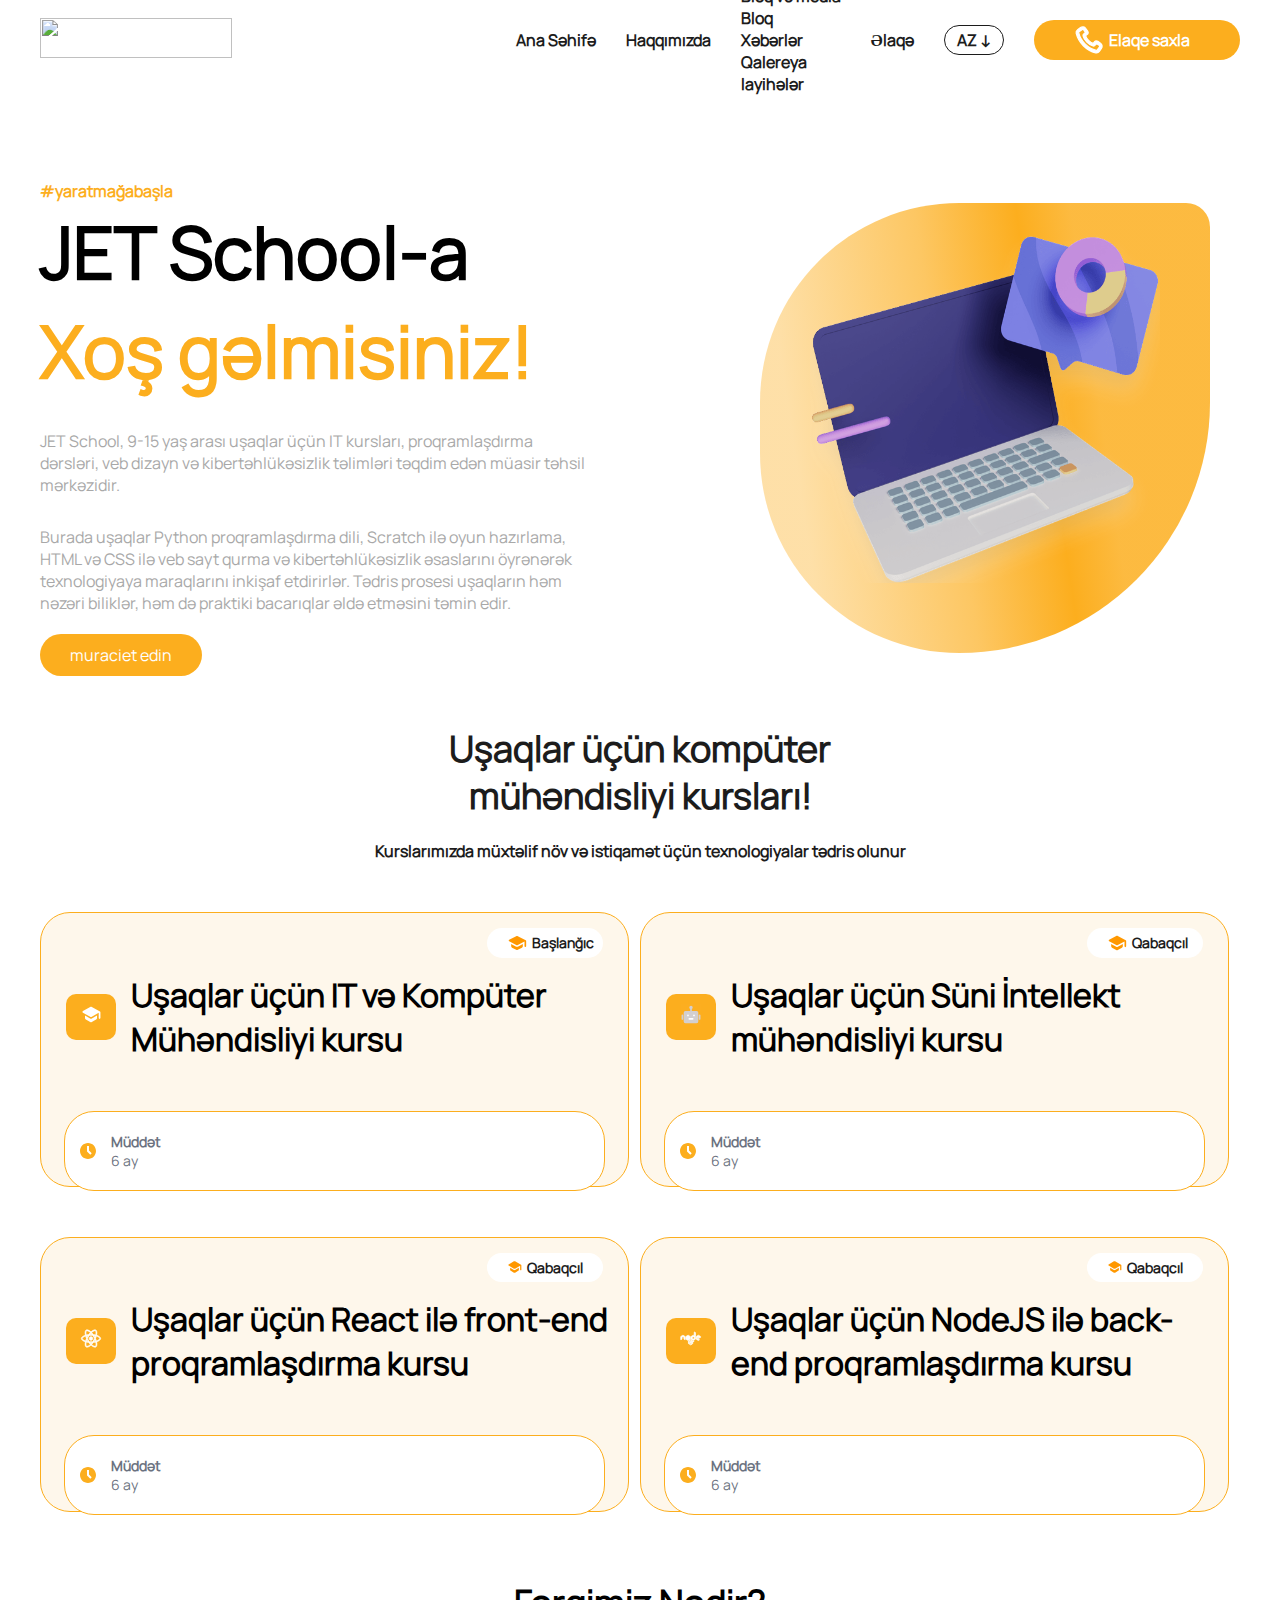
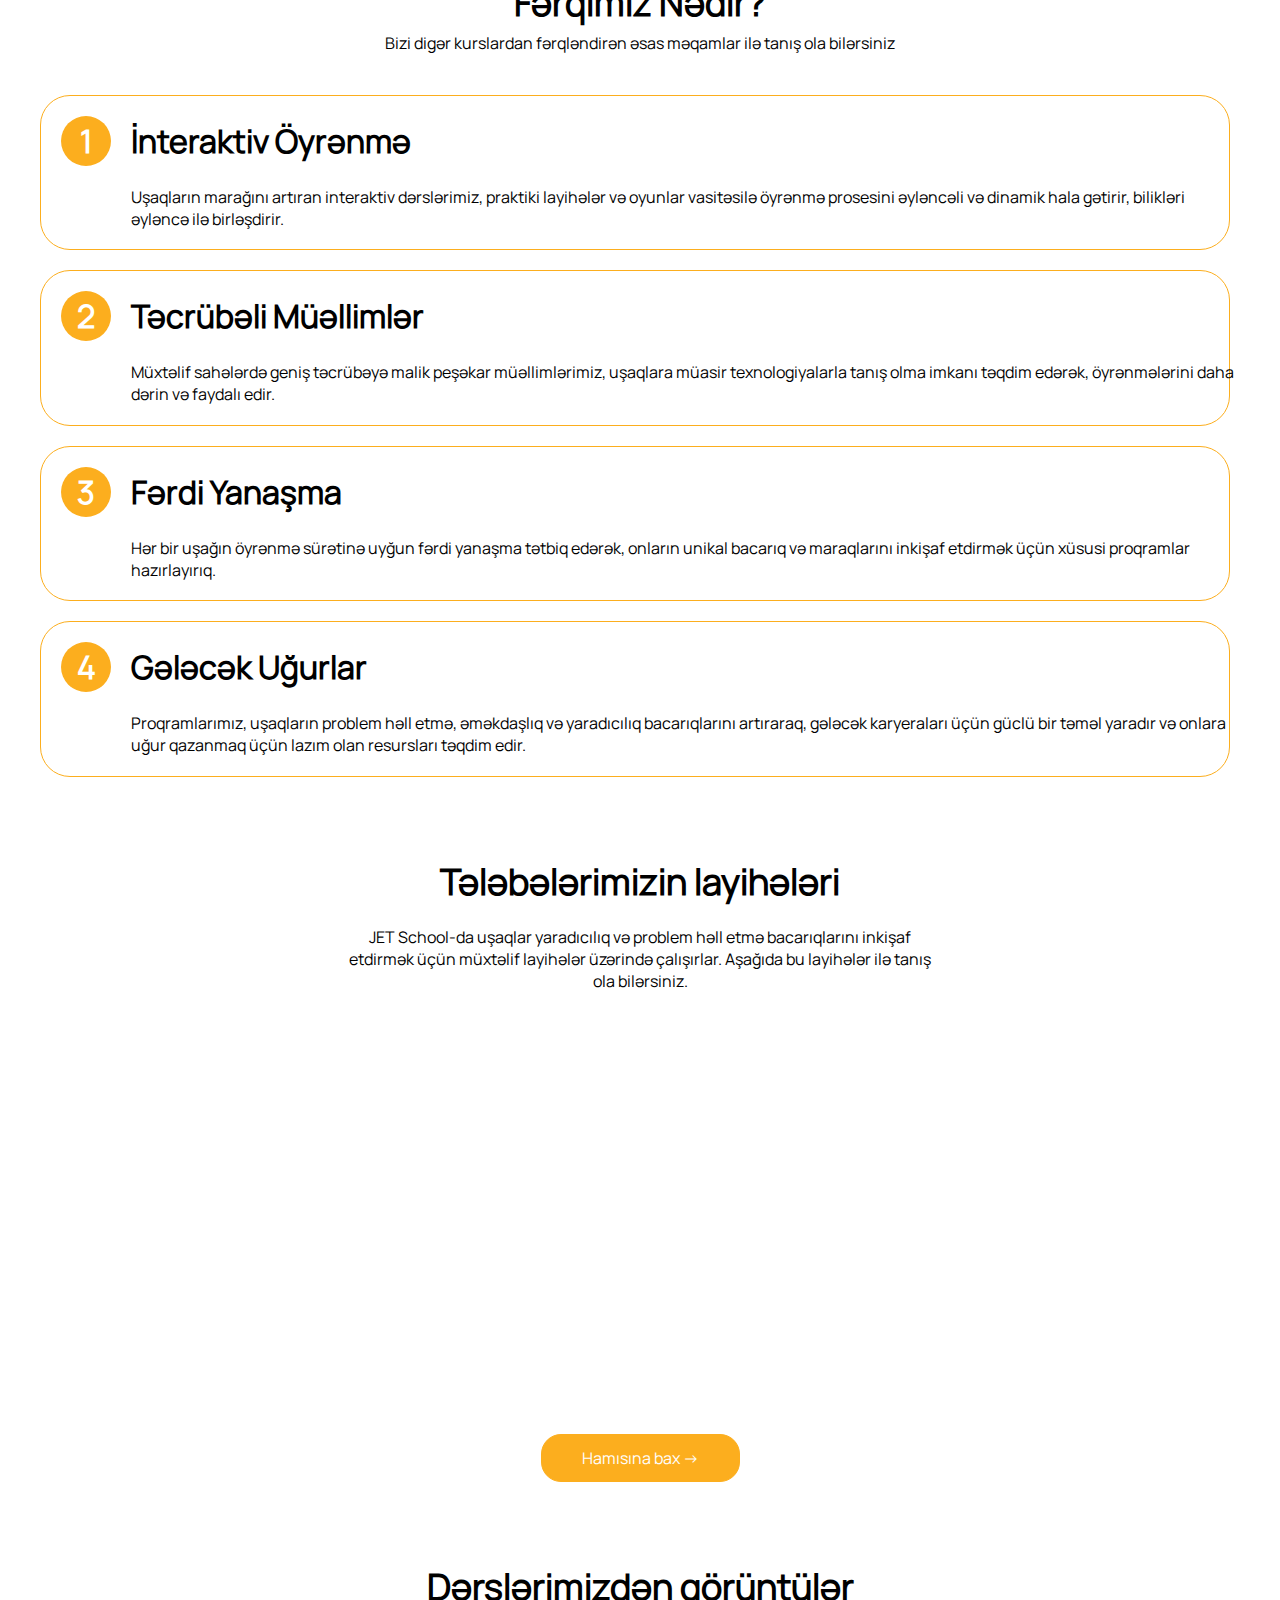
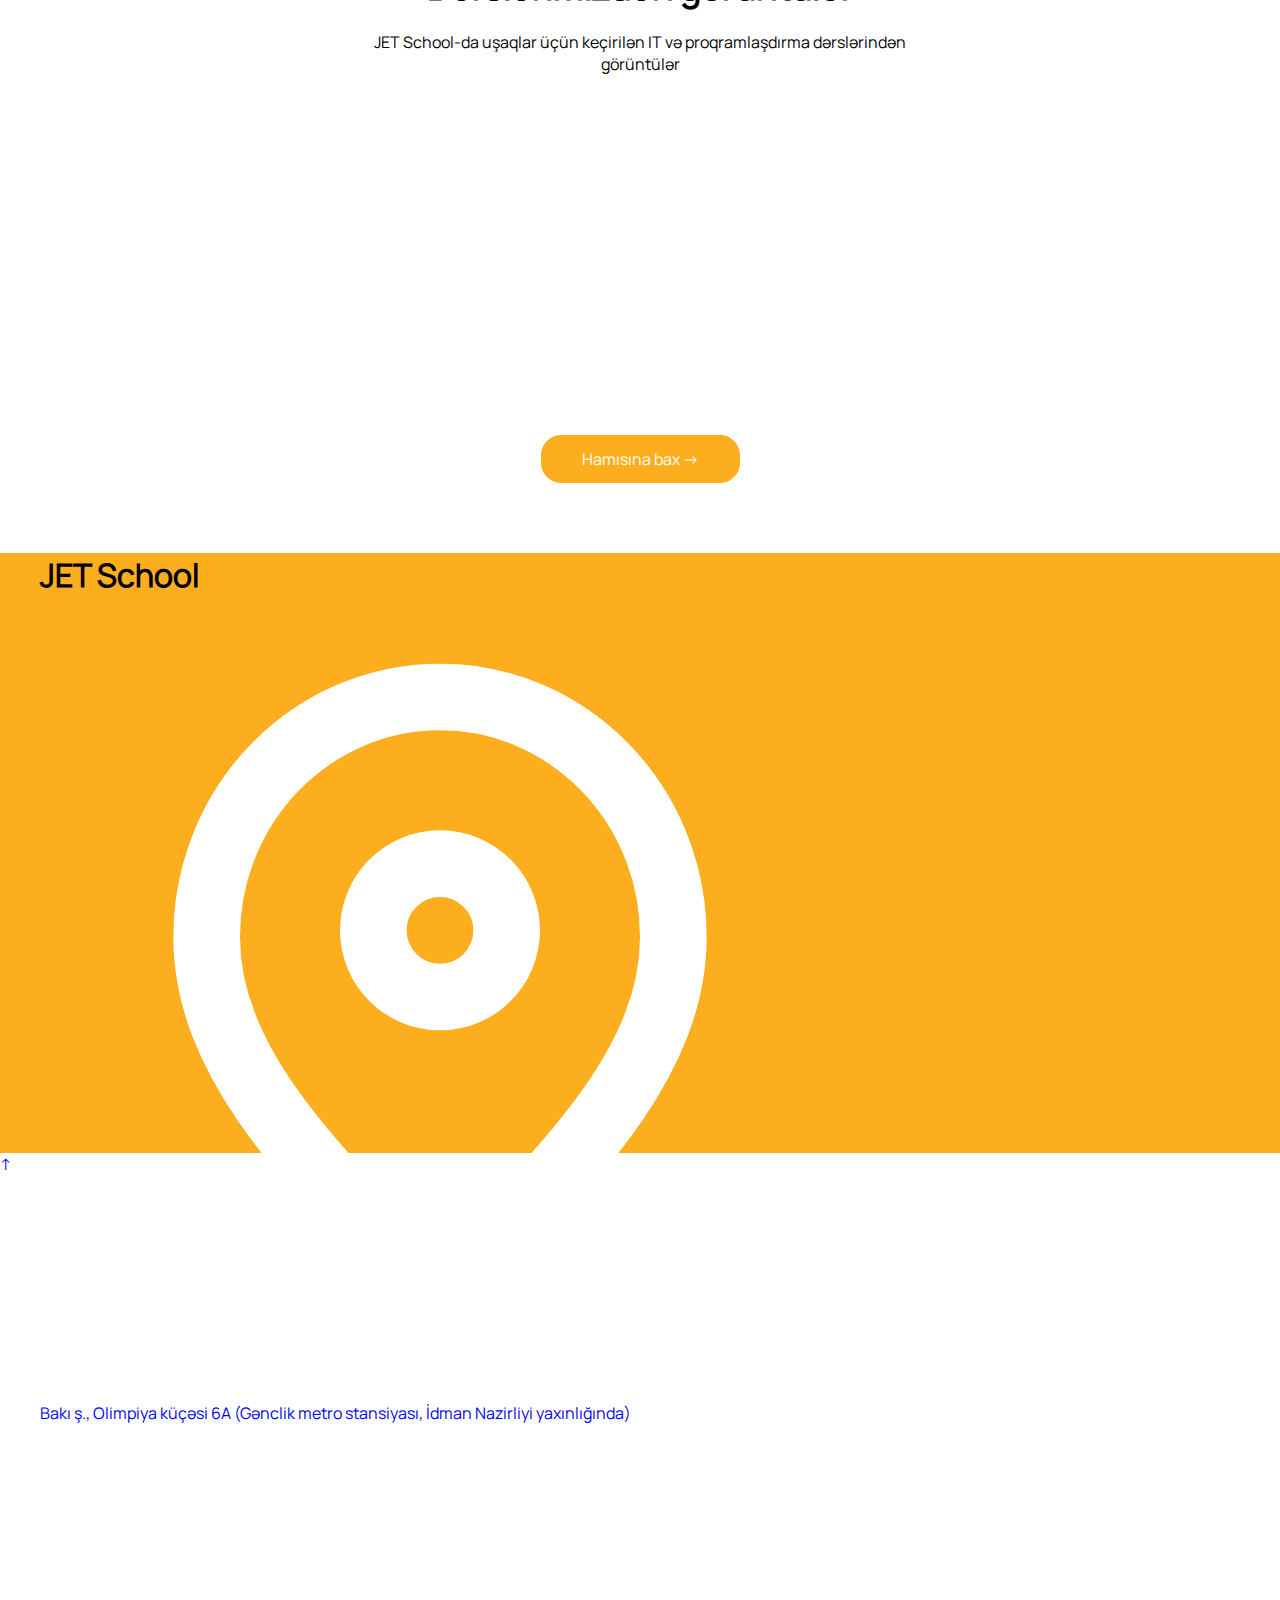
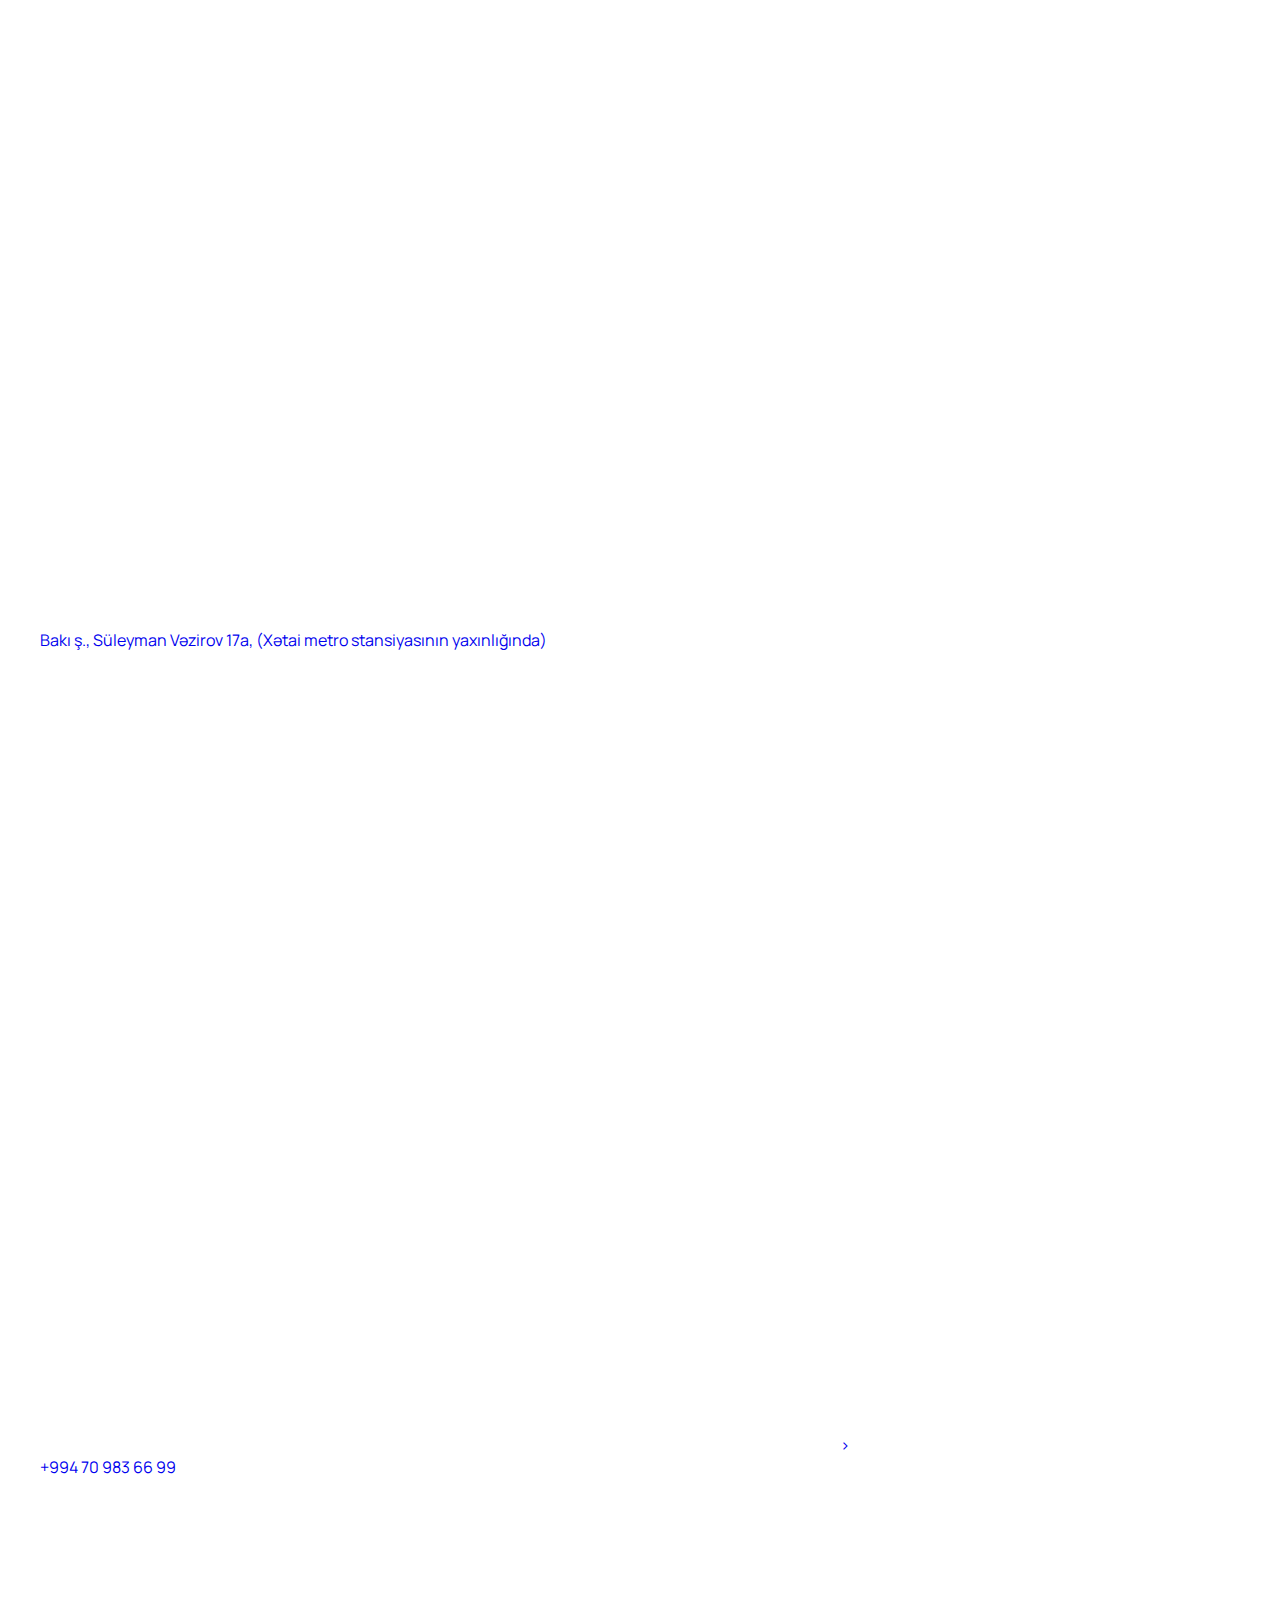
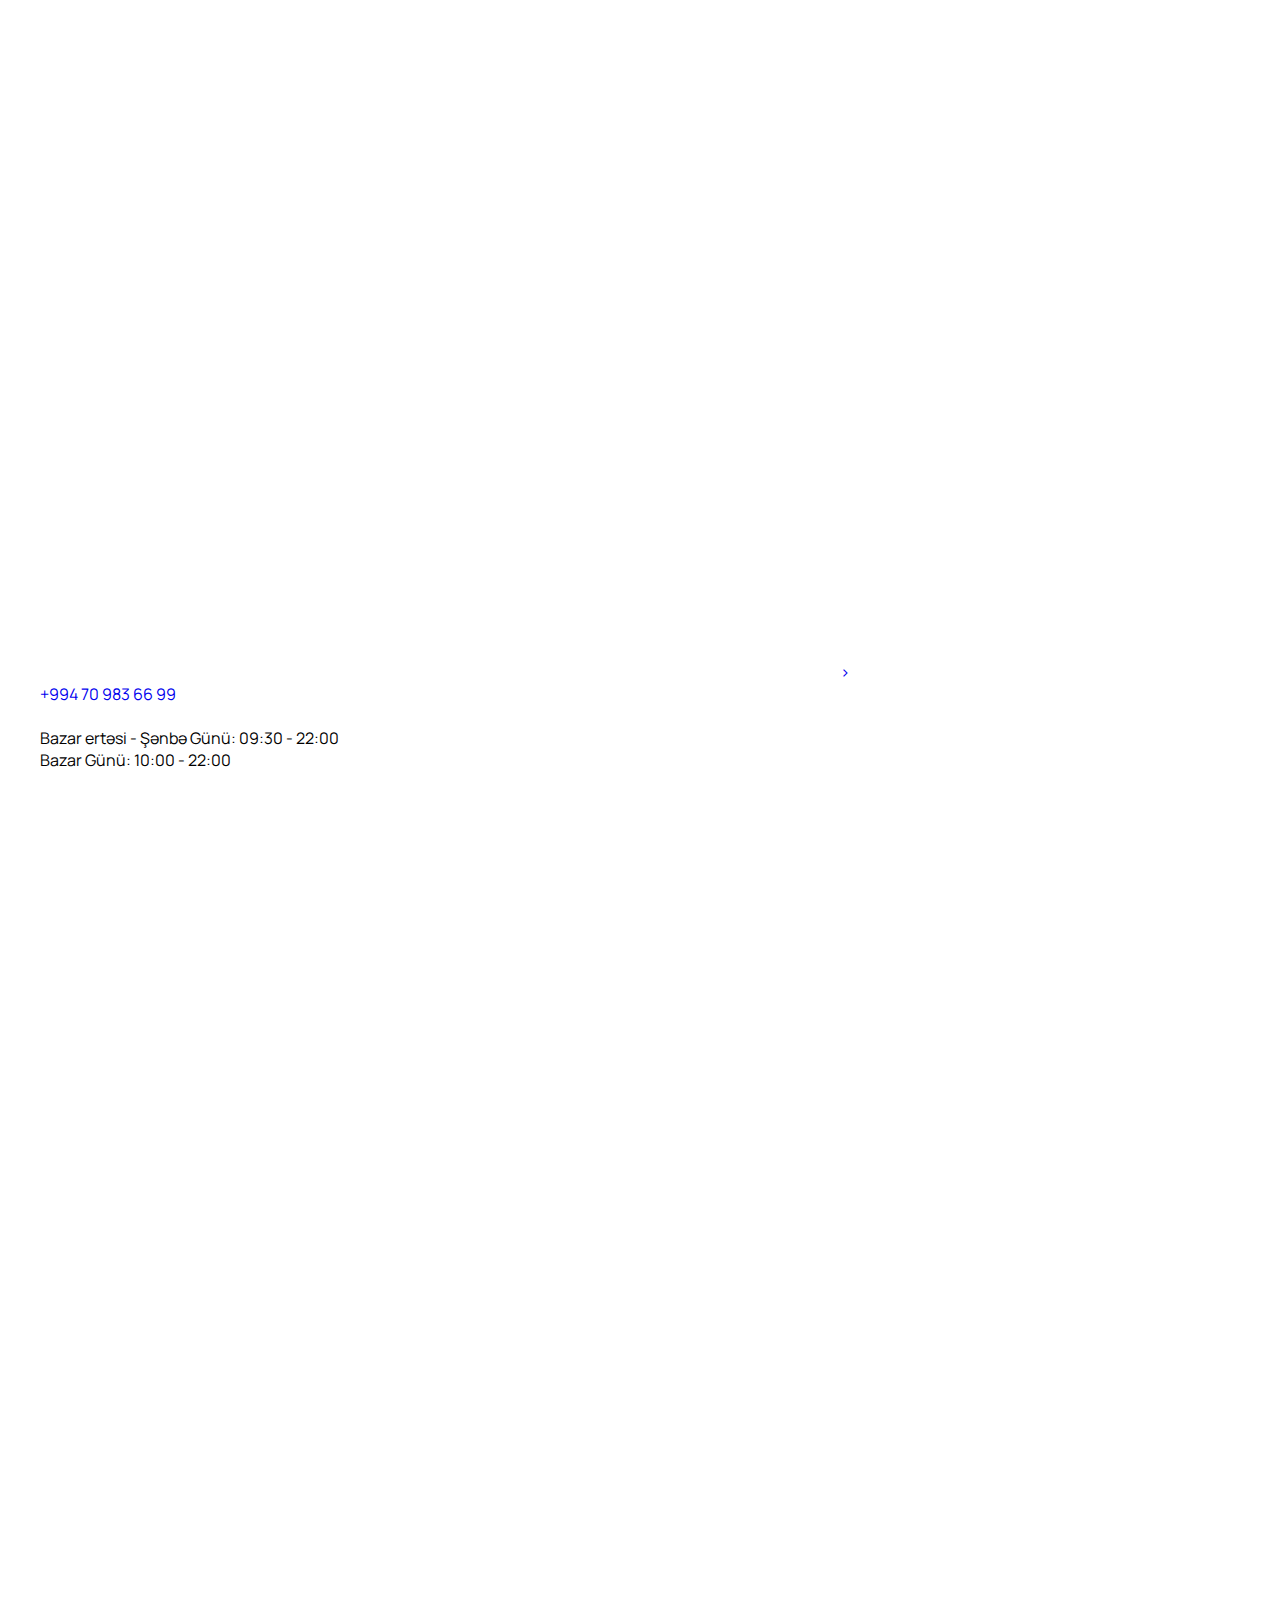
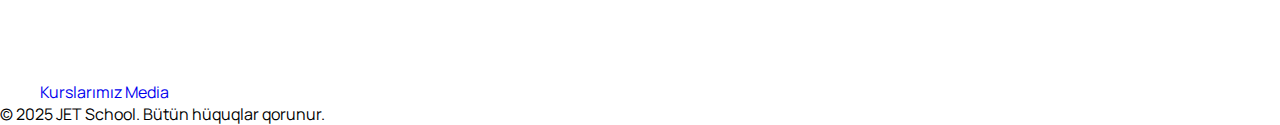
==== index.html @ 6fc05440 "html change" ====
<!DOCTYPE html>
<html lang="en">
<head>
    <meta charset="UTF-8">
    <meta name="viewport" content="width=device-width, initial-scale=1.0">
    <title>Document</title>
    <link rel="stylesheet" href="./css/style.css">
</head>
<body id="salam">
    <div class="container">
        <header>
              <nav>
                <div class="navbar">
                    <div class="logo">
                        <a href="./index.html">
                        <img src="https://jetschool.az/_next/image?url=%2Flogos%2FJET_School_Yellowww.png&w=1920&q=75" alt="" class="logo-img">
                        </a>
                    </div>
                    <div class="links">
                         <a href="./index.html">Ana Səhifə
                        </a>
                        <a href="#">
                            Haqqımızda</a>
                        <div class="dropdown">
                            <a href="#" class="dropdown-toggle">Bloq və media</a>
                            <ul class="dropdown-menu">
                                <li><a href="#">Bloq</a></li>
                                <li><a href="#">Xəbərlər</a></li>
                                <li><a href="https://jetschool.az/az/gallery">Qalereya</a></li>
                                <li><a href="https://jetschool.az/az/projects">layihələr</a></li>
                            </ul>
                        </div>
                        <a href="#" class="btn-scr">Əlaqə</a>
                        <a href="#" class="az-count">AZ ↓</a>
                        <div class="elaqe-btn-boxs">
                            <img src="./images/call-images.svg" alt="" class="img-call">
                            <a href="#" class="call-title">
                                Elaqe saxla
                            </a>
                        </div>
                    </div>
                </div>
              </nav>
              <div class="yaratmaga-boxs">
               <div class="yaratmag-box">
                <h1 class="yaratamaga-basla-etiket">
                    #yaratmağabaşla
                </h1>
                <h1 class="jetcshool-title">
                    JET School-a <span style="color: #FCAE1E;">Xoş gəlmisiniz!</span>
                </h1>
                <p class="jetcshool-navbar-desc">
                    JET School, 9-15 yaş arası uşaqlar üçün IT kursları, proqramlaşdırma dərsləri, veb dizayn və kibertəhlükəsizlik təlimləri təqdim edən müasir təhsil mərkəzidir.
                </p>
                <p class="jetcshool-navbar-desc2">
                    Burada uşaqlar Python proqramlaşdırma dili, Scratch ilə oyun hazırlama, HTML və CSS ilə veb sayt qurma və kibertəhlükəsizlik əsaslarını öyrənərək texnologiyaya maraqlarını inkişaf etdirirlər. Tədris prosesi uşaqların həm nəzəri biliklər, həm də praktiki bacarıqlar əldə etməsini təmin edir.
                </p>
                <a href="#" class="muraciet-btn">
                     muraciet edin
                </a>
               </div>
               <div class="background-img">
                <img src="./images/back-image.png" alt="" class="background-navbar-img">
               </div>
              </div>
        </header>
    </div>
    <main>
        <section>
            <div class="container">
                <h1 class="jetschool-main-title">
                    Uşaqlar üçün kompüter mühəndisliyi kursları!
                </h1>
                <h3 class="jetschool-main-title2">
                    Kurslarımızda müxtəlif növ və istiqamət üçün texnologiyalar tədris olunur
                </h3>
                <div class="jetschool-main-header-boxs">

                </div>

                <div class="jetschool-cart-boxs">
                    <div class="jetschool-cart-box">
                        <div class="start-cart-box-title-box">
                            <div class="start-cart-box-title">
                                <img src="./images/school-image.svg" alt="" class="school-img">
                                <h1 class="start-cart-title">Başlanğıc</h1>
                            </div>
                        </div>
                        <div class="information-box">
                            <div class="information-box-box">
                                <img src="./images/school-image2.svg" alt="" class="school-img2">
                            </div>
                            <h1 class="information-title">
                                Uşaqlar üçün IT və Kompüter Mühəndisliyi kursu
                            </h1>
                        </div>
                        <div class="date-boxs">
                            <img src="./images/hour.svg" alt="" class="hour-image">
                            <div class="date-box">
                                <h1 class="date-title">
                                    Müddət
                                </h1>
                                <p class="date-title2">6 ay</p>
                            </div>
                        </div>
                    </div>
                    <div class="jetschool-cart-box2">
                        <div class="start-cart-box-title-box2">
                            <div class="start-cart-box-title2">
                                <img src="./images/school-image.svg" alt="" class="school-img3">
                                <h1 class="start-cart-title2">Qabaqcıl</h1>
                            </div>
                        </div>
                        <div class="information-box2">
                            <div class="information-box-box2">
                                <img src="./images/robot.svg" alt="" class="school-img3">
                            </div>
                            <h1 class="information-title2">
                                Uşaqlar üçün Süni İntellekt mühəndisliyi kursu
                            </h1>
                        </div>
                        <div class="date-boxs2">
                            <img src="./images/hour.svg" alt="" class="hour-image2">
                            <div class="date-box2">
                                <h1 class="date-title3">
                                    Müddət
                                </h1>
                                <p class="date-title4">6 ay</p>
                            </div>
                        </div>
                    </div>
                    <div class="jetschool-cart-box3">
                        <div class="start-cart-box-title-box3">
                            <div class="start-cart-box-title3">
                                <img src="./images/school-image.svg" alt="" class="school-img4">
                                <h1 class="start-cart-title3">Qabaqcıl</h1>
                            </div>
                        </div>
                        <div class="information-box3">
                            <div class="information-box-box3">
                                <img src="./images/react-image.svg" alt="" class="school-img5">
                            </div>
                            <h1 class="information-title3">
                                Uşaqlar üçün React ilə front-end proqramlaşdırma kursu
                            </h1>
                        </div>
                        <div class="date-boxs3">
                            <img src="./images/hour.svg" alt="" class="hour-image3">
                            <div class="date-box3">
                                <h1 class="date-title5">
                                    Müddət
                                </h1>
                                <p class="date-title6">6 ay</p>
                            </div>
                        </div>
                    </div>
                    <div class="jetschool-cart-box4">
                        <div class="start-cart-box-title-box4">
                            <div class="start-cart-box-title4">
                                <img src="./images/school-image.svg" alt="" class="school-img6">
                                <h1 class="start-cart-title4">Qabaqcıl</h1>
                            </div>
                        </div>
                        <div class="information-box4">
                            <div class="information-box-box4">
                                <img src="./images/node-js-image.svg" alt="" class="school-img7">
                            </div>
                            <h1 class="information-title4">
                                Uşaqlar üçün NodeJS ilə back-end proqramlaşdırma kursu
                            </h1>
                        </div>
                        <div class="date-boxs4">
                            <img src="./images/hour.svg" alt="" class="hour-image4">
                            <div class="date-box4">
                                <h1 class="date-title7">
                                    Müddət
                                </h1>
                                <p class="date-title">6 ay</p>
                            </div>
                        </div>
                    </div>
                </div>
                <h1 class="main-differece-title">
                    Fərqimiz Nədir?
                </h1>
                <p class="main-difference-desc-title">
                    Bizi digər kurslardan fərqləndirən əsas məqamlar ilə tanış ola bilərsiniz
                </p>
                <div class="difference-boxs">
                    <div class="difference-box">
                        <div class="interaktiv-box-title">
                            <h1 class="interaktiv-number">
                                1
                            </h1>
                            <h1 class="interaktiv-title">
                                İnteraktiv Öyrənmə
                            </h1>
                        </div>
                        <p class="difference-box-desc">
                            Uşaqların marağını artıran interaktiv dərslərimiz, praktiki layihələr və oyunlar vasitəsilə öyrənmə prosesini əyləncəli və dinamik hala gətirir, bilikləri əyləncə ilə birləşdirir.
                        </p>
                    </div>
                    <div class="difference-box2">
                        <div class="interaktiv-box-title2">
                            <h1 class="interaktiv-number2">
                                2
                            </h1>
                            <h1 class="interaktiv-title2">
                                Təcrübəli Müəllimlər
                            </h1>
                        </div>
                        <p class="difference-box-desc2">
                            Müxtəlif sahələrdə geniş təcrübəyə malik peşəkar müəllimlərimiz, uşaqlara müasir texnologiyalarla tanış olma imkanı təqdim edərək, öyrənmələrini daha dərin və faydalı edir.                        </p>
                    </div>
                    <div class="difference-box3">
                        <div class="interaktiv-box-title3">
                            <h1 class="interaktiv-number3">
                                3
                            </h1>
                            <h1 class="interaktiv-title3">
                                Fərdi Yanaşma
                            </h1>
                        </div>
                        <p class="difference-box-desc3">
                            Hər bir uşağın öyrənmə sürətinə uyğun fərdi yanaşma tətbiq edərək, onların unikal bacarıq və maraqlarını inkişaf etdirmək üçün xüsusi proqramlar hazırlayırıq.                        </p>
                    </div>
                    <div class="difference-box4">
                        <div class="interaktiv-box-title4">
                            <h1 class="interaktiv-number4">
                                4
                            </h1>
                            <h1 class="interaktiv-title4">
                                Gələcək Uğurlar
                            </h1>
                        </div>
                        <p class="difference-box-desc4">
                            Proqramlarımız, uşaqların problem həll etmə, əməkdaşlıq və yaradıcılıq bacarıqlarını artıraraq, gələcək karyeraları üçün güclü bir təməl yaradır və onlara uğur qazanmaq üçün lazım olan resursları təqdim edir.                        </p>
                    </div>

                 </div>
                 <h1 class="student-lahiye-title">
                    Tələbələrimizin layihələri
                 </h1>
                 <p class="student-lahiye-desc">
                    JET School-da uşaqlar yaradıcılıq və problem həll etmə bacarıqlarını inkişaf etdirmək üçün müxtəlif layihələr üzərində çalışırlar.
Aşağıda bu layihələr ilə tanış ola bilərsiniz.
                 </p>
                 <div class="student-lahiye-boxs">
                      <div class="student-lahiye-box">
                        <iframe width="560" height="315" src="https://www.youtube.com/embed/NeVqAQIMw78?si=YStrb3mlvcxICu5-" title="YouTube video player" frameborder="0" allow="accelerometer; autoplay; clipboard-write; encrypted-media; gyroscope; picture-in-picture; web-share" referrerpolicy="strict-origin-when-cross-origin" allowfullscreen></iframe>
                      </div>
                      <div class="student-lahiye-box2">
                        <iframe width="560" height="315" src="https://www.youtube.com/embed/qHgfE6nAwO0?si=J4-B5NpXHWX1UtpG" title="YouTube video player" frameborder="0" allow="accelerometer; autoplay; clipboard-write; encrypted-media; gyroscope; picture-in-picture; web-share" referrerpolicy="strict-origin-when-cross-origin" allowfullscreen></iframe>                      </div>
                      <div class="student-lahiye-box3">
                        <iframe width="560" height="315" src="https://www.youtube.com/embed/3vhCEZPmiMc?si=8SstwXbBnXwwO1XH" title="YouTube video player" frameborder="0" allow="accelerometer; autoplay; clipboard-write; encrypted-media; gyroscope; picture-in-picture; web-share" referrerpolicy="strict-origin-when-cross-origin" allowfullscreen></iframe>                      </div>
                 </div>
                 <div class="student-lahiye-btn-box">
                    <a href="https://www.youtube.com/@JETSchool_" class="student-lahiye-btn" target="_blank">Hamısına bax -></a>

                 </div>
                      <h1 class="main-lesson-title">
                        Dərslərimizdən görüntülər
                      </h1>
                      <p class="main-lesson-desc">
                        JET School-da uşaqlar üçün keçirilən IT və proqramlaşdırma dərslərindən görüntülər
                      </p>
                 <div class="main-lesson-boxs">
                    <div class="main-lesson-box">

                    </div>
                    <div class="main-lesson-box2">
                        
                    </div>
                    <div class="main-lesson-box3">
                        
                    </div>
                    <div class="main-lesson-box4">
                        
                    </div>
                 </div>
                 <div class="student-lahiye-btn-box">
                    <a href="https://jetschool.az/az/gallery" class="student-lahiye-btn" target="_blank">Hamısına bax -></a>

                 </div>
            </div>
             
        </section>
    </main>

    <footer>
        <div class="footer-background">
            <div class="container">
                <div class="footer-desc-boxs">
                    <div class="footer-desc-box">
                        <h1 class="footer-header-title">
                            JET School
                        </h1>
                        <div class="location-box push">
                            <a href="https://www.google.com/maps?q=Bak%C4%B1+%C5%9F.,+Olimpiya+k%C3%BC%C3%A7%C9%99si+6A+(G%C9%99nclik+metro+stansiyas%C4%B1,+%C4%B0dman+Nazirliyi+yax%C4%B1nl%C4%B1%C4%9F%C4%B1nda)">
                                <img src="./images/location-images.svg" alt="" class="footer-img">
                                <p>Bakı ş., Olimpiya küçəsi 6A (Gənclik metro stansiyası, İdman Nazirliyi yaxınlığında)</p>
                            </a>
                        </div>
                        <div class="location-box2 push">
                            <a href="https://www.google.com/maps?q=Bak%C4%B1+%C5%9F.,+S%C3%BCleyman+V%C9%99zirov+17a,+(X%C9%99tai+metro+stansiyas%C4%B1n%C4%B1n+yax%C4%B1nl%C4%B1%C4%9F%C4%B1nda)">
                                <img src="./images/location-images.svg" alt="" class="footer-img2">
                                <p>Bakı ş., Süleyman Vəzirov 17a, (Xətai metro stansiyasının yaxınlığında)</p>
                            </a>
                        </div>
                        <div class="call-box push ">
                            <a href="#">
                                <img src="./images/call-images.svg" alt="" class="footer-img3">>
                                <p>+994 70 983 66 99</p>
                            </a>
                        </div>
                        <div class="mesenger-box push">
                            <a href="#">
                                <img src="./images/whatsapp-image.svg" alt="" class="footer-img4">>
                                <p>+994 70 983 66 99</p>
                            </a>
                        </div>
                        <div class="hour-box push">
                            <img src="./images/hour-image.svg" alt="" class="footer-img5">
                            <div class="hour2-box">
                                <p class="hour-desc">
                                    Bazar ertəsi - Şənbə Günü: 09:30 - 22:00
                                </p>
                                <p class="hour-desc2">
                                    Bazar Günü: 10:00 - 22:00
                                </p>
                            </div>
                        </div>
                    </div>
                    <div class="iframe-location-box">
                        <iframe src="https://www.google.com/maps/embed?pb=!1m18!1m12!1m3!1d3038.420636644076!2d49.85139477601018!3d40.399531471442266!2m3!1f0!2f0!3f0!3m2!1i1024!2i768!4f13.1!3m3!1m2!1s0x40307d42ada31663%3A0xf5addef9d83c1a6f!2ss%2C%206%20Olimpiya%20St%2C%20Baku%201072!5e0!3m2!1saz!2saz!4v1743420233369!5m2!1saz!2saz" width="600" height="450" style="border:0;" allowfullscreen="" loading="lazy" referrerpolicy="no-referrer-when-downgrade" class="footer-iframe1"></iframe>
                        <iframe src="https://www.google.com/maps/embed?pb=!1m14!1m8!1m3!1d3039.090039679813!2d49.874565!3d40.384697!3m2!1i1024!2i768!4f13.1!3m3!1m2!1s0x4030635c979bcb1d%3A0xfa39683687982543!2sJET%20Academy%20Xetai!5e0!3m2!1sru!2saz!4v1743420348471!5m2!1sru!2saz" width="600" height="450" style="border:0;" allowfullscreen="" loading="lazy" referrerpolicy="no-referrer-when-downgrade" class="footer-iframe2"></iframe>
                    </div>
                </div>
                <div class="kurslar-box">
                    <a href="#" class="kurs-box-btn">Kurslarımız</a>
                    <a href="#" class="kurs-box-media-btn"> 
                        Media</a>
                </div>
            </div>
            <div class="box-border"></div>
            <p class="footer-footer-box">© 2025 JET School. Bütün hüquqlar qorunur.</p>
        </div>

        <a href="#salam" class="fixed-box">↑</a>
    </footer>
    
    
</body>
</html>
---- css/style.css ----
*{
    padding: 0px;
    margin: 0px;
    box-sizing: border-box;
    text-decoration: none;
    font-family: manrope;
    list-style-type: none;
}
@font-face {
    font-family: manrope;
    src: url(../fonts/Manrope-Regular.ttf);
}
.container{
    width: 1200px;
    margin: auto;
}
.navbar{
    display: flex;
    align-items: center;
    justify-content: space-between;
    height: 80px;
}
.logo-img{
    width: 192px;
    height: 40px;
}
.links{
    display: flex;
    align-items: center;
}
.links a{
    position: relative;
    margin-right: 30px;
    color: #1c1c1c;
    font-weight: 600;
    font-family: manrope;
}
.links a::after{
    content: '';
    position: absolute;
    height: 2px;
    background-color: black;
    width: 0%;
    left: 0px;
    bottom: -2px;
    transition: 1.2s;
}
.links a:hover::after{
    width: 100%;
}
.az-count{
    display: flex;
    justify-content: center;
    align-items: center;
    border: 1px solid;
    width: 60px;
    height: 30px;
    border-radius: 20px;
}
.yaratamaga-basla-etiket{
    color: #FCAE1E;
    font-size: 16px;
}
.jetcshool-title{
    width: 550px;
    font-size: 72px;
    font-family: manrope;
}
.jetcshool-navbar-desc, .jetcshool-navbar-desc2{
    width: 550px;
    color: #a8a8a8;
}
.jetcshool-navbar-desc{
    padding: 30px 0px;
}
.muraciet-btn{
    display: inline-block;
    background-color: #FCAE1E;
    padding: 10px 30px;
    color: #fff;
    margin-top: 20px;
    border-radius: 30px;
}
.yaratmag-box{
    margin-top: 0px;
}
.yaratmaga-boxs{
    display: flex;
    align-items: center;
    margin-top: 100px;
}
.background-img{
    position: relative;
    width: 450px;
    height: 450px;
    border-radius: 266.5px 32px 335px 266.5px;
    background: linear-gradient(81.67deg,rgba(252,174,30,.39) 12.42%,rgba(252,174,30,.695) 42.61%,#fcae1e 62.24%,rgba(252,174,30,.848) 72.81%);
    margin-left: 170px;
    transition: 1.03s;
}
.background-img:hover{
    transform: scale(1.02);
}
.background-navbar-img:hover{
    transform: scale(1.05);
}
.background-navbar-img{
    position: absolute;
    width: 350px;
    height: 350px;
    right: 0;
    top: 30px;
    left: 50px;
    transition: 0.2s ease;
}
.img-call{
    width: 30.44px;
    height: 30.44px;
    display: inline-block;
    margin-left: 20px;
}
.elaqe-btn-boxs{
    display: flex;
    align-items: center;
    background-color: #FCAE1E;
    padding: 5px 20px;
    gap: 5px;
    border-radius: 30px;
}
.call-title{
    color: #fff !important;
}
.jetschool-main-title{
    color: #1c1c1c;
    text-align: center;
    font-size: 36px;
    font-family: manrope;
    width: 504px;
    font-weight: 700;
    line-height: 1.3;
    margin: auto;
    margin-top: 50px;
}
.jetschool-main-title2{
    color: #1c1c1c;
    font-size: 16px;
    margin-top: 20px;
    text-align: center;
}
.jetschool-cart-boxs{
    display: grid;
    grid-template-columns: repeat(2,1fr);
    column-gap: -90px;
}
.jetschool-cart-box{
    background-color: rgb(254 247 235);
    width: 588.8px;
    height: 275.2px;
    border: 1px solid #FCAE1E;
    border-radius: 30px;
    margin-top: 50px;
}
.start-cart-box-title-box{
    display: flex;
    justify-content: end;
    margin: 15px 25px 15px 15px;
}
.start-cart-box-title{
    display: flex;
    align-items: center;
    background-color: #fff;
    border-radius: 20px;
    width: 116px;
    text-align: center;
    padding: 5px 20px;
    gap: 5px;
}
.start-cart-title{
    font-family: 14px;
    font-size: 14px;
    color: #1c1c1c;
}
.school-img{
    width: 20px;
    height: 20.6px;
}
.school-img2{
    width: 30px !important;
    height: 20.6px !important;
}
.information-box{
    display: flex;
    align-items: center;
}
.information-title{
    margin-left: 15px;
    font-weight: 700;
}
.date-boxs{
    display: flex;
    align-items: center;
    background-color: #fff;
    margin-top: 50px;
    height: 80px;
    border-radius: 30px;
    border: 1px solid #FCAE1E;
    width: 540.8px;
    margin-inline: auto;
}
.hour-image{
    width: 15.5px;
    height: 15.5px;
    margin-left: 15px;
}
.date-box{
    margin-left: 15px;
    color: #6b7280;
}
.date-title{
    font-size: 14px;
}
.jetschool-cart-box2{
    background-color: rgb(254 247 235);
    width: 588.8px;
    height: 275.2px;
    border: 1px solid #FCAE1E;
    border-radius: 30px;
    margin-top: 50px;
}
.start-cart-box-title-box2{
    display: flex;
    justify-content: end;
    margin: 15px 25px 15px 15px;
}
.start-cart-box-title2{
    display: flex;
    align-items: center;
    background-color: #fff;
    border-radius: 20px;
    width: 116px;
    text-align: center;
    padding: 5px 20px;
    gap: 5px;
}
.start-cart-box-title2{
    display: flex;
    align-items: center;
    background-color: #fff;
    border-radius: 20px;
    width: 116px;
    text-align: center;
    padding: 5px 20px;
    gap: 5px;
}
.start-cart-title2{
    font-family: 14px;
    font-size: 14px;
    color: #1c1c1c;
}
.school-img2{
    width: 20px;
    height: 15.6px;
}

.school-img3{
    width: 30px;
    height: 20.6px;
}
.information-box2{
    display: flex;
    align-items: center;
}
.information-title2{
    margin-left: 15px;
    font-weight: 700;
}
.date-boxs2{
    display: flex;
    align-items: center;
    background-color: #fff;
    margin-top: 50px;
    height: 80px;
    border-radius: 30px;
    border: 1px solid #FCAE1E;
    width: 540.8px;
    margin-inline: auto;
}
.hour-image2{
    width: 15.5px;
    height: 15.5px;
    margin-left: 15px;
}
.date-box2{
    margin-left: 15px;
    color: #6b7280;
}
.date-title2{
    font-size: 14px;
}
.jetschool-cart-box3{
    background-color: rgb(254 247 235);
    width: 588.8px;
    height: 275.2px;
    border: 1px solid #FCAE1E;
    border-radius: 30px;
    margin-top: 50px;
}
.start-cart-box-title-box3{
    display: flex;
    justify-content: end;
    margin: 15px 25px 15px 15px;
}
.start-cart-box-title3{
    display: flex;
    align-items: center;
    background-color: #fff;
    border-radius: 20px;
    width: 116px;
    text-align: center;
    padding: 5px 20px;
    gap: 5px;
}
.start-cart-box-title3{
    display: flex;
    align-items: center;
    background-color: #fff;
    border-radius: 20px;
    width: 116px;
    text-align: center;
    padding: 5px 20px;
    gap: 5px;
}
.start-cart-title3{
    font-family: 14px;
    font-size: 14px;
    color: #1c1c1c;
}
.school-img4{
    width: 20px;
    height: 15.6px;
}
.school-img5{
    width: 30px;
    height: 20.6px;
}
.information-box3{
    display: flex;
    align-items: center;
}
.information-title3{
    margin-left: 15px;
    font-weight: 700;
}
.date-boxs3{
    display: flex;
    align-items: center;
    background-color: #fff;
    margin-top: 50px;
    height: 80px;
    border-radius: 30px;
    border: 1px solid #FCAE1E;
    width: 540.8px;
    margin-inline: auto;
}
.hour-image3{
    width: 15.5px;
    height: 15.5px;
    margin-left: 15px;
}
.date-box3{
    margin-left: 15px;
    color: #6b7280;
}
.date-title5{
    font-size: 14px;
}
.date-title3{
    font-size: 14px;
}
.date-title4{
    font-size: 14px;
}
.date-title6{
    font-size: 14px;
}
.jetschool-cart-box4{
    background-color: rgb(254 247 235);
    width: 588.8px;
    height: 275.2px;
    border: 1px solid #FCAE1E;
    border-radius: 30px;
    margin-top: 50px;
}
.start-cart-box-title-box4{
    display: flex;
    justify-content: end;
    margin: 15px 25px 15px 15px;
}
.start-cart-box-title4{
    display: flex;
    align-items: center;
    background-color: #fff;
    border-radius: 20px;
    width: 116px;
    text-align: center;
    padding: 5px 20px;
    gap: 5px;
}
.start-cart-box-title4{
    display: flex;
    align-items: center;
    background-color: #fff;
    border-radius: 20px;
    width: 116px;
    text-align: center;
    padding: 5px 20px;
    gap: 5px;
}
.start-cart-title4{
    font-family: 14px;
    font-size: 14px;
    color: #1c1c1c;
}
.school-img6{
    width: 20px;
    height: 15.6px;
}
.school-img7{
    width: 30px;
    height: 20.6px;
}
.information-box4{
    display: flex;
    align-items: center;
}
.information-title4{
    margin-left: 15px;
    font-weight: 700;
}
.date-boxs4{
    display: flex;
    align-items: center;
    background-color: #fff;
    margin-top: 50px;
    height: 80px;
    border-radius: 30px;
    border: 1px solid #FCAE1E;
    width: 540.8px;
    margin-inline: auto;
}
.hour-image4{
    width: 15.5px;
    height: 15.5px;
    margin-left: 15px;
}
.date-box4{
    margin-left: 15px;
    color: #6b7280;
}
.date-title7{
    font-size: 14px;
}
.date-title8{
    font-size: 14px;
}
.information-box-box, .information-box-box2, .information-box-box3, .information-box-box4{
    background-color: #FCAE1E;
    padding: 10px;
    border-radius: 10px;
    margin-left: 25px;
}
.information-box-box{
    display: flex;
    width: 50px;
    height: 45.4px;
    padding-top: -20px;
}
.main-differece-title{
    text-align: center;
    margin-top: 90px;
    font-weight: 700;
    line-height: 1.3px;
    font-size: 36px;
}
.main-difference-desc-title{
    margin-top: 40px;
    text-align: center;
    line-height: 1.3px;
}
.difference-boxs{
    display: grid;
    grid-template-columns: repeat(1,1fr);
    margin-top: 50px;
    row-gap: 20px;
}
.difference-box{
    width: 1190px;
    height: 155.6px;
    border: 1px solid #FCAE1E;
    border-radius: 30px;
}
.interaktiv-box-title{
    display: flex;
    align-items: center;
    margin: 20px;
    gap: 20px;
}
.interaktiv-number{
    display: flex;
    align-items: center;
    justify-content: center;
    background-color: #FCAE1E;
    color: #fff;
    width: 50px;
    height: 50px;
    border-radius: 50%;
}
.difference-box-desc{
    width: 1109px;
    margin-left: 90px;
}
.interaktiv-title{
    font-weight: 700;
}
.difference-box2{
    width: 1190px;
    height: 155.6px;
    border: 1px solid #FCAE1E;
    border-radius: 30px;
}
.interaktiv-box-title2{
    display: flex;
    align-items: center;
    margin: 20px;
    gap: 20px;
}
.interaktiv-number2{
    display: flex;
    align-items: center;
    justify-content: center;
    background-color: #FCAE1E;
    color: #fff;
    width: 50px;
    height: 50px;
    border-radius: 50%;
}
.difference-box-desc2{
    width: 1109px;
    margin-left: 90px;
}
.interaktiv-title2{
    font-weight: 700;
}
.difference-box3{
    width: 1190px;
    height: 155.6px;
    border: 1px solid #FCAE1E;
    border-radius: 30px;
}
.interaktiv-box-title3{
    display: flex;
    align-items: center;
    margin: 20px;
    gap: 20px;
}
.interaktiv-number3{
    display: flex;
    align-items: center;
    justify-content: center;
    background-color: #FCAE1E;
    color: #fff;
    width: 50px;
    height: 50px;
    border-radius: 50%;
}
.difference-box-desc3{
    width: 1109px;
    margin-left: 90px;
}
.interaktiv-title3{
    font-weight: 700;
}
.difference-box4{
    width: 1190px;
    height: 155.6px;
    border: 1px solid #FCAE1E;
    border-radius: 30px;
}
.interaktiv-box-title4{
    display: flex;
    align-items: center;
    margin: 20px;
    gap: 20px;
}
.interaktiv-number4{
    display: flex;
    align-items: center;
    justify-content: center;
    background-color: #FCAE1E;
    color: #fff;
    width: 50px;
    height: 50px;
    border-radius: 50%;
}
.difference-box-desc4{
    width: 1109px;
    margin-left: 90px;
}
.interaktiv-title4{
    font-weight: 700;
}
.student-lahiye-title{
    margin-top: 80px;
    font-weight: 700;
    font-size: 36px;
    text-align: center;
}
.student-lahiye-desc{
    margin-top: 20px;
    width: 604px;
    margin-inline: auto;
    text-align: center;
    font-size: 16px;
}
.student-lahiye-box iframe{
    width: 386.66px;
    height: 327px;
    border-radius: 30px;
    
}
.student-lahiye-box2 iframe{
    width: 386.66px;
    height: 327px;
    border-radius: 30px;
    
}
.student-lahiye-box3 iframe{
    width: 386.66px;
    height: 327px;
    border-radius: 30px;
    
}
.student-lahiye-boxs{
    display: grid;
    grid-template-columns: repeat(3,1fr);
    column-gap: 20px;
    margin-top: 50px;
}
.student-lahiye-btn{
    color: #fff;
    background-color: #FCAE1E;
    justify-content: center;
    padding: 12px 40px;
    border-radius: 20px;
    transition: 1.2s;
    border: 1px solid #FCAE1E;
}
.student-lahiye-btn:hover{
     background-color: #fff;
     
     color: #FCAE1E;
}
.student-lahiye-btn-box{
    display: flex;
    justify-content: center;
    margin: 60px 0px 0px 0px;
}
.main-lesson-title{
    text-align: center;
    font-size: 36px;
    margin-top: 80px;
    font-weight: 700;
}
.main-lesson-desc{
    text-align: center;
    width: 604px;
    margin-top: 20px;
    margin-inline: auto;
}
.main-lesson-boxs{
    display: grid;
    grid-template-columns: repeat(4,1fr);
    margin-top: 50px;
}
.main-lesson-box{
    background: url("https://api.jetschool.az/uploads/gallery/WhatsApp%20Image%202025-01-22%20at%2014.09.49%20(1)-1737543236749.webp") no-repeat center;
    background-size: cover;
    width: 284px;
    height: 250px;
    border-radius: 20px;
}
.main-lesson-box2{
    background: url("https://api.jetschool.az/uploads/gallery/IMG_3882-1735048464424.webp") no-repeat center;
    background-size: cover;
    width: 284px;
    height: 250px;
    border-radius: 20px;
}
.main-lesson-box3{
    background: url("https://api.jetschool.az/uploads/gallery/IMG_1409-1737016232194.webp") no-repeat center;
    background-size: cover;
    width: 284px;
    height: 250px;
    border-radius: 20px;
}
.main-lesson-box4{
    background: url("https://api.jetschool.az/uploads/gallery/WhatsApp%20Image%202025-01-21%20at%2017.48.45-1737543487554.webp") no-repeat center;
    background-size: cover;
    width: 284px;
    height: 250px;
    border-radius: 20px;
}
.footer-background{
    background-color: #FCAE1E;
    height: 600px;
    margin-top: 70px;
}
.footer-desc-box ul li:nth-child(2) img{
    width: 20px;
    height: 20px;
}
.footer-desc-box ul li:nth-child(3) img{
    width: 20px;
    height: 20px;
}
.footer-desc-box ul li:nth-child(4) img{
    width: 20px;
    height: 20px;
}
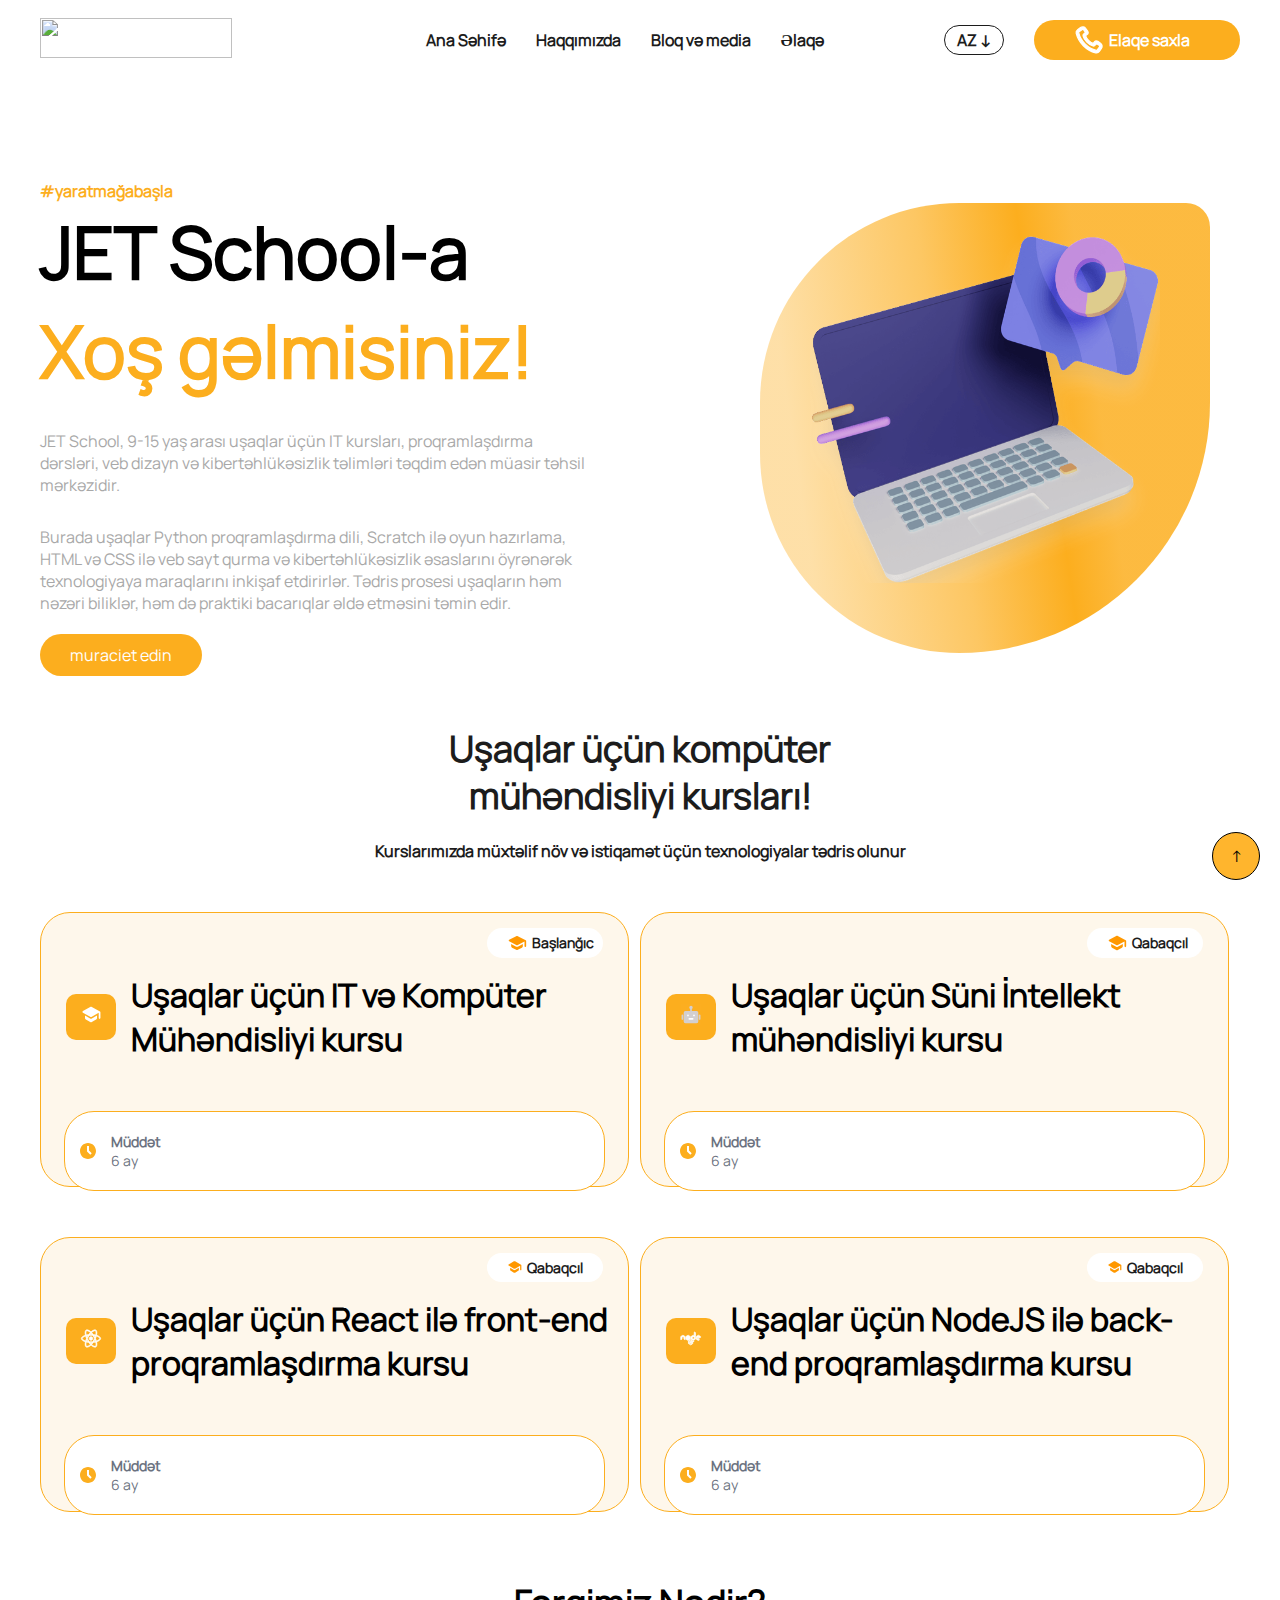
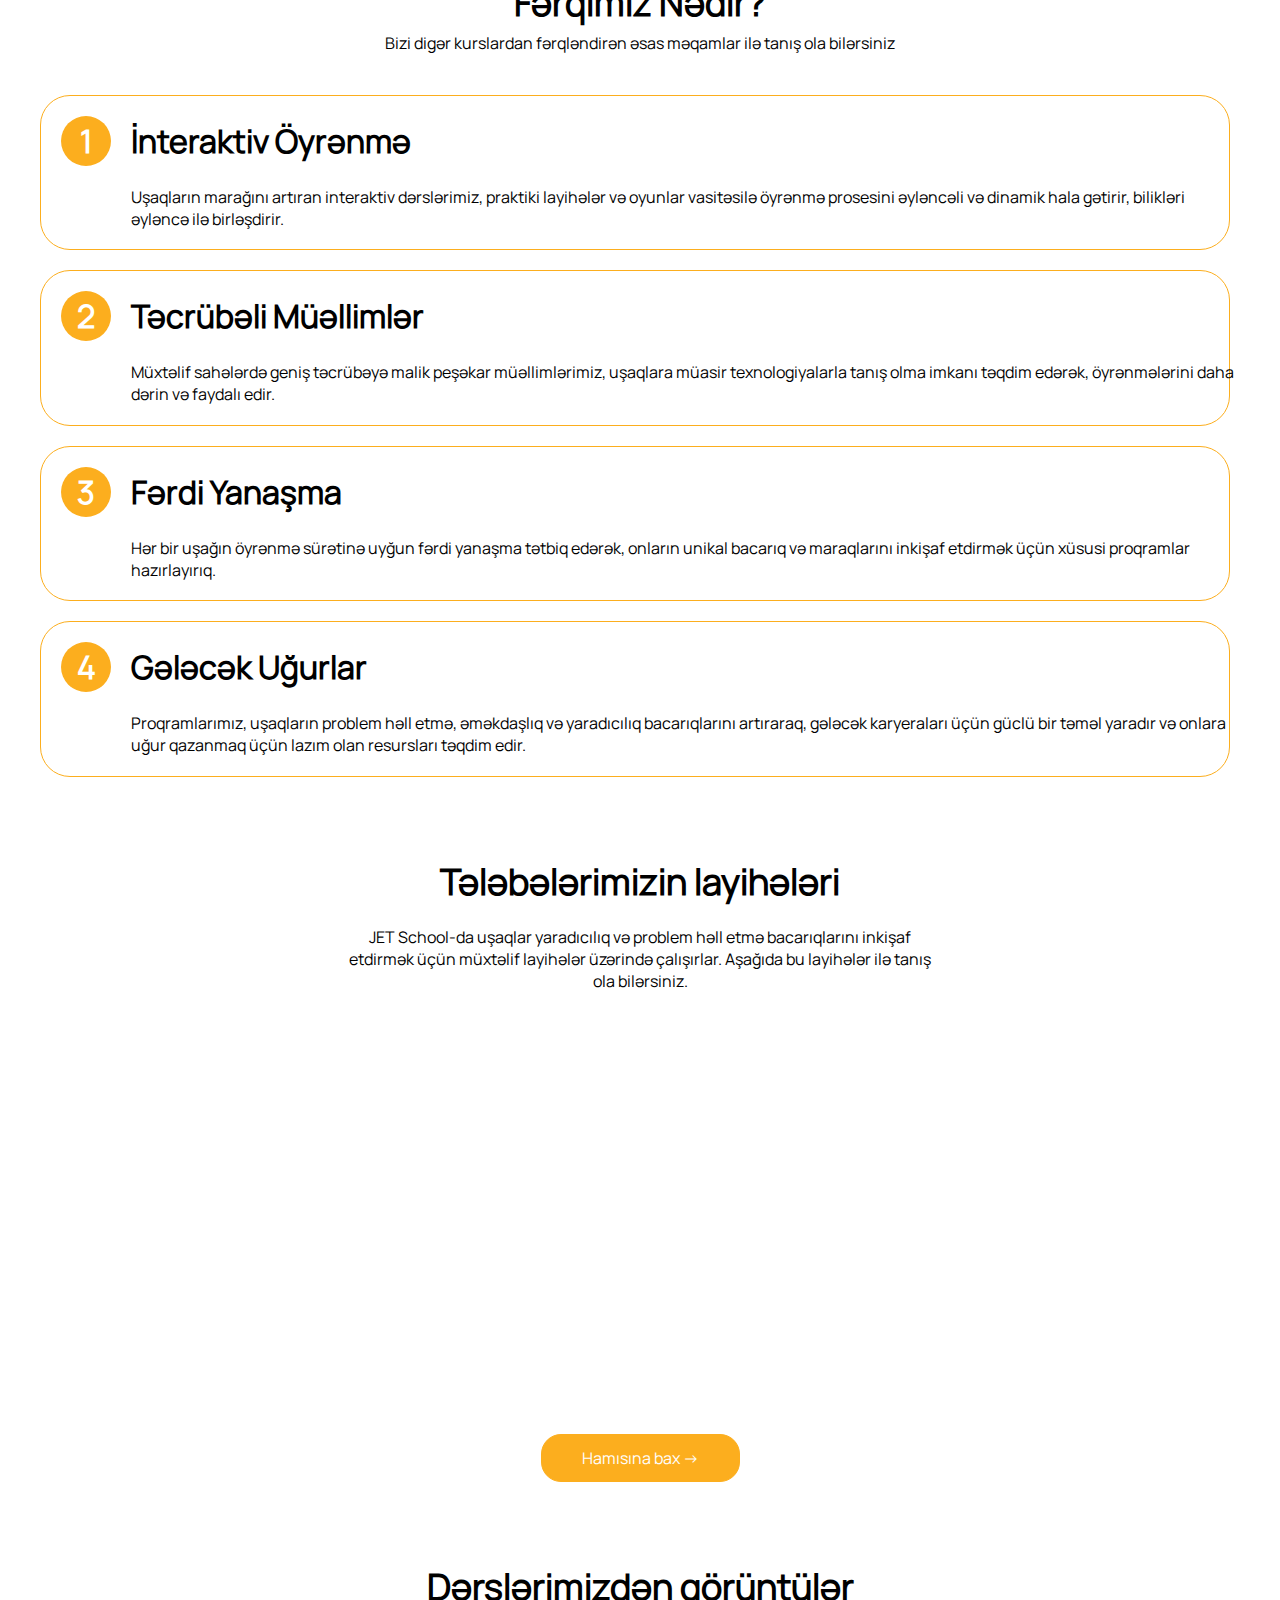
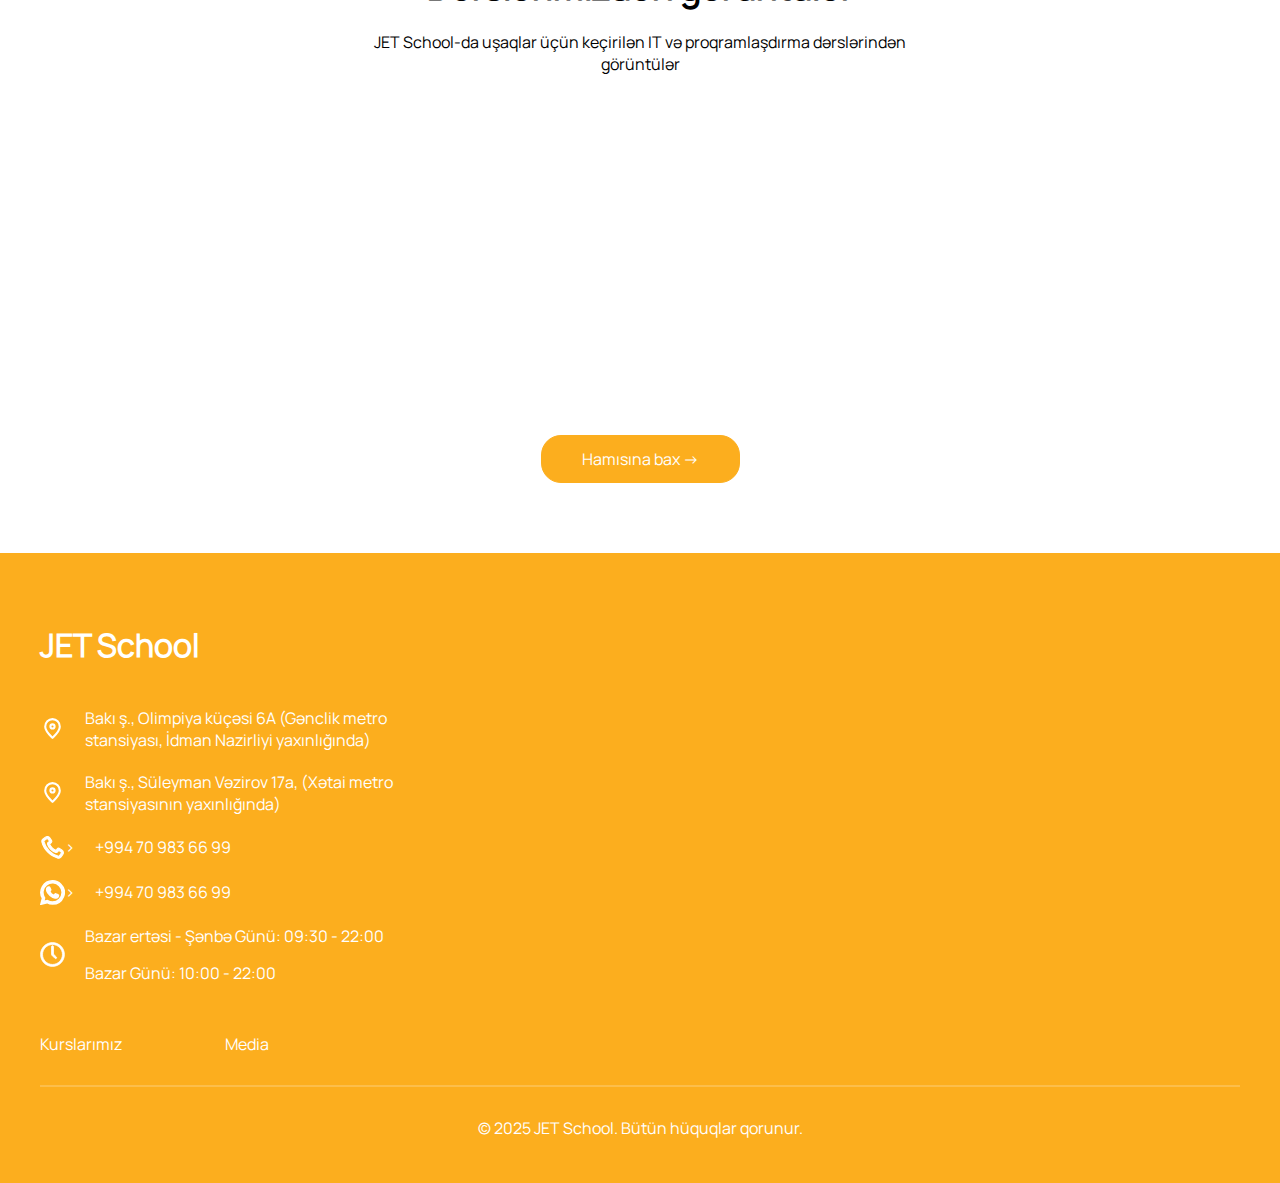
==== commit 4ad0d704: "html responsive create" ====
--- a/index.html
+++ b/index.html
@@ -38,8 +38,11 @@
                                 Elaqe saxla
                             </a>
                         </div>
-                    </div>
-                </div>
+                        <img src="./images/bars-svgrepo-com (1).svg" alt="" class="bars-img">
+                    </div>
+                    
+                </div>
+                
               </nav>
               <div class="yaratmaga-boxs">
                <div class="yaratmag-box">
@@ -47,7 +50,8 @@
                     #yaratmağabaşla
                 </h1>
                 <h1 class="jetcshool-title">
-                    JET School-a <span style="color: #FCAE1E;">Xoş gəlmisiniz!</span>
+                    JET School-a <span style="color: #FCAE1E;
+                    display: block;">Xoş gəlmisiniz!</span>
                 </h1>
                 <p class="jetcshool-navbar-desc">
                     JET School, 9-15 yaş arası uşaqlar üçün IT kursları, proqramlaşdırma dərsləri, veb dizayn və kibertəhlükəsizlik təlimləri təqdim edən müasir təhsil mərkəzidir.
@@ -55,9 +59,11 @@
                 <p class="jetcshool-navbar-desc2">
                     Burada uşaqlar Python proqramlaşdırma dili, Scratch ilə oyun hazırlama, HTML və CSS ilə veb sayt qurma və kibertəhlükəsizlik əsaslarını öyrənərək texnologiyaya maraqlarını inkişaf etdirirlər. Tədris prosesi uşaqların həm nəzəri biliklər, həm də praktiki bacarıqlar əldə etməsini təmin edir.
                 </p>
-                <a href="#" class="muraciet-btn">
-                     muraciet edin
-                </a>
+                <div class="muraciet-btn-box">
+                    <a href="#" class="muraciet-btn">
+                        muraciet edin
+                   </a>
+                </div>
                </div>
                <div class="background-img">
                 <img src="./images/back-image.png" alt="" class="background-navbar-img">
@@ -290,6 +296,7 @@
     <footer>
         <div class="footer-background">
             <div class="container">
+                <div class="container2">
                 <div class="footer-desc-boxs">
                     <div class="footer-desc-box">
                         <h1 class="footer-header-title">
@@ -342,6 +349,7 @@
                         Media</a>
                 </div>
             </div>
+        </div>
             <div class="box-border"></div>
             <p class="footer-footer-box">© 2025 JET School. Bütün hüquqlar qorunur.</p>
         </div>
--- a/css/style.css
+++ b/css/style.css
@@ -712,18 +712,148 @@
 }
 .footer-background{
     background-color: #FCAE1E;
-    height: 600px;
+    height: 630px;
     margin-top: 70px;
 }
-.footer-desc-box ul li:nth-child(2) img{
-    width: 20px;
-    height: 20px;
-}
-.footer-desc-box ul li:nth-child(3) img{
-    width: 20px;
-    height: 20px;
-}
-.footer-desc-box ul li:nth-child(4) img{
-    width: 20px;
-    height: 20px;
-}+.footer-img{
+    width: 25px;
+    height: 25px;
+}
+.location-box a{
+    display: flex;
+    align-items: center;
+}
+.footer-img2{
+    width: 25px;
+    height: 25px;
+}
+.location-box2 a{
+    display: flex;
+    align-items: center;
+}
+.footer-img3{
+    width: 25px;
+    height: 25px;
+}
+.call-box a{
+    display: flex;
+    align-items: center;
+}
+.footer-img4{
+    width: 25px;
+    height: 25px;
+}
+.mesenger-box a{
+    display: flex;
+    align-items: center;
+}
+.footer-desc-box,.footer-desc-box a{
+    color: #fff;
+}
+.footer-img5{
+    width: 25px;
+    height: 25px;
+}
+.hour-box{
+    display: flex;
+    align-items: center;
+}
+.push p{
+    margin-left: 20px;
+}
+.push{
+    margin-top: 20px;
+}
+.footer-header-title{
+    padding: 70px 0px 20px 0px;
+}
+.footer-iframe1{
+    width: 374.400px;
+    height: 400px;
+    border-radius: 30px;
+}
+.footer-iframe2{
+    width: 374.400px;
+    height: 400px;
+    border-radius: 30px;
+    margin-left: 30px;
+}
+.iframe-location-box{
+    display: grid;
+    grid-template-columns: repeat(2,1fr);
+    justify-items: end;
+    align-items: start;
+    margin-top: 80px;
+}
+.footer-desc-boxs{
+    display: grid;
+    grid-template-columns: repeat(2,1fr);
+}
+.kurs-box-btn, .kurs-box-media-btn{
+    color: #fff;
+    font-weight: 400;
+}
+.kurs-box-media-btn{
+    margin-left: 100px;
+}
+.hour-desc2{
+    margin-top: 15px;
+}
+
+.box-border{
+    border: 1px solid #fff;
+    width: 1200px;
+    margin-top: 30px;
+    margin-inline: auto;
+    opacity: 0.2;
+}
+.footer-footer-box{
+    color: #fff;
+    font-size: 16px;
+    text-align: center;
+    margin-top: 30px;
+    
+}
+html {
+    scroll-behavior: smooth;
+}
+.fixed-box {
+    display: flex;
+    justify-content: center;
+    align-items: center;
+    position: fixed;
+    bottom: 20px;
+    right: 20px;
+    width: 48px;
+    height: 48px;
+    background-color: #ffb52d;
+    border: 1px solid;
+    color: #000;
+    border-radius: 50%;
+    transition: 1.2s ease;
+}
+.dropdown{
+    position: relative;
+}
+.dropdown-toggle{
+    cursor: pointer;
+}
+.dropdown-menu{
+    display: none;
+    position: absolute;
+    top: 100%;
+    left: 0;
+    background-color: #fff;
+    box-shadow: 0 4px 8px rgba(0, 0, 0, 0.2);
+    z-index: 1;
+    padding: 20px 0;
+}
+.dropdown:hover .dropdown-menu{
+    display: block;
+}
+.dropdown-menu li{
+    flex-wrap: nowrap;
+}
+.btn-scr{
+    margin-right: 120px !important;
+}
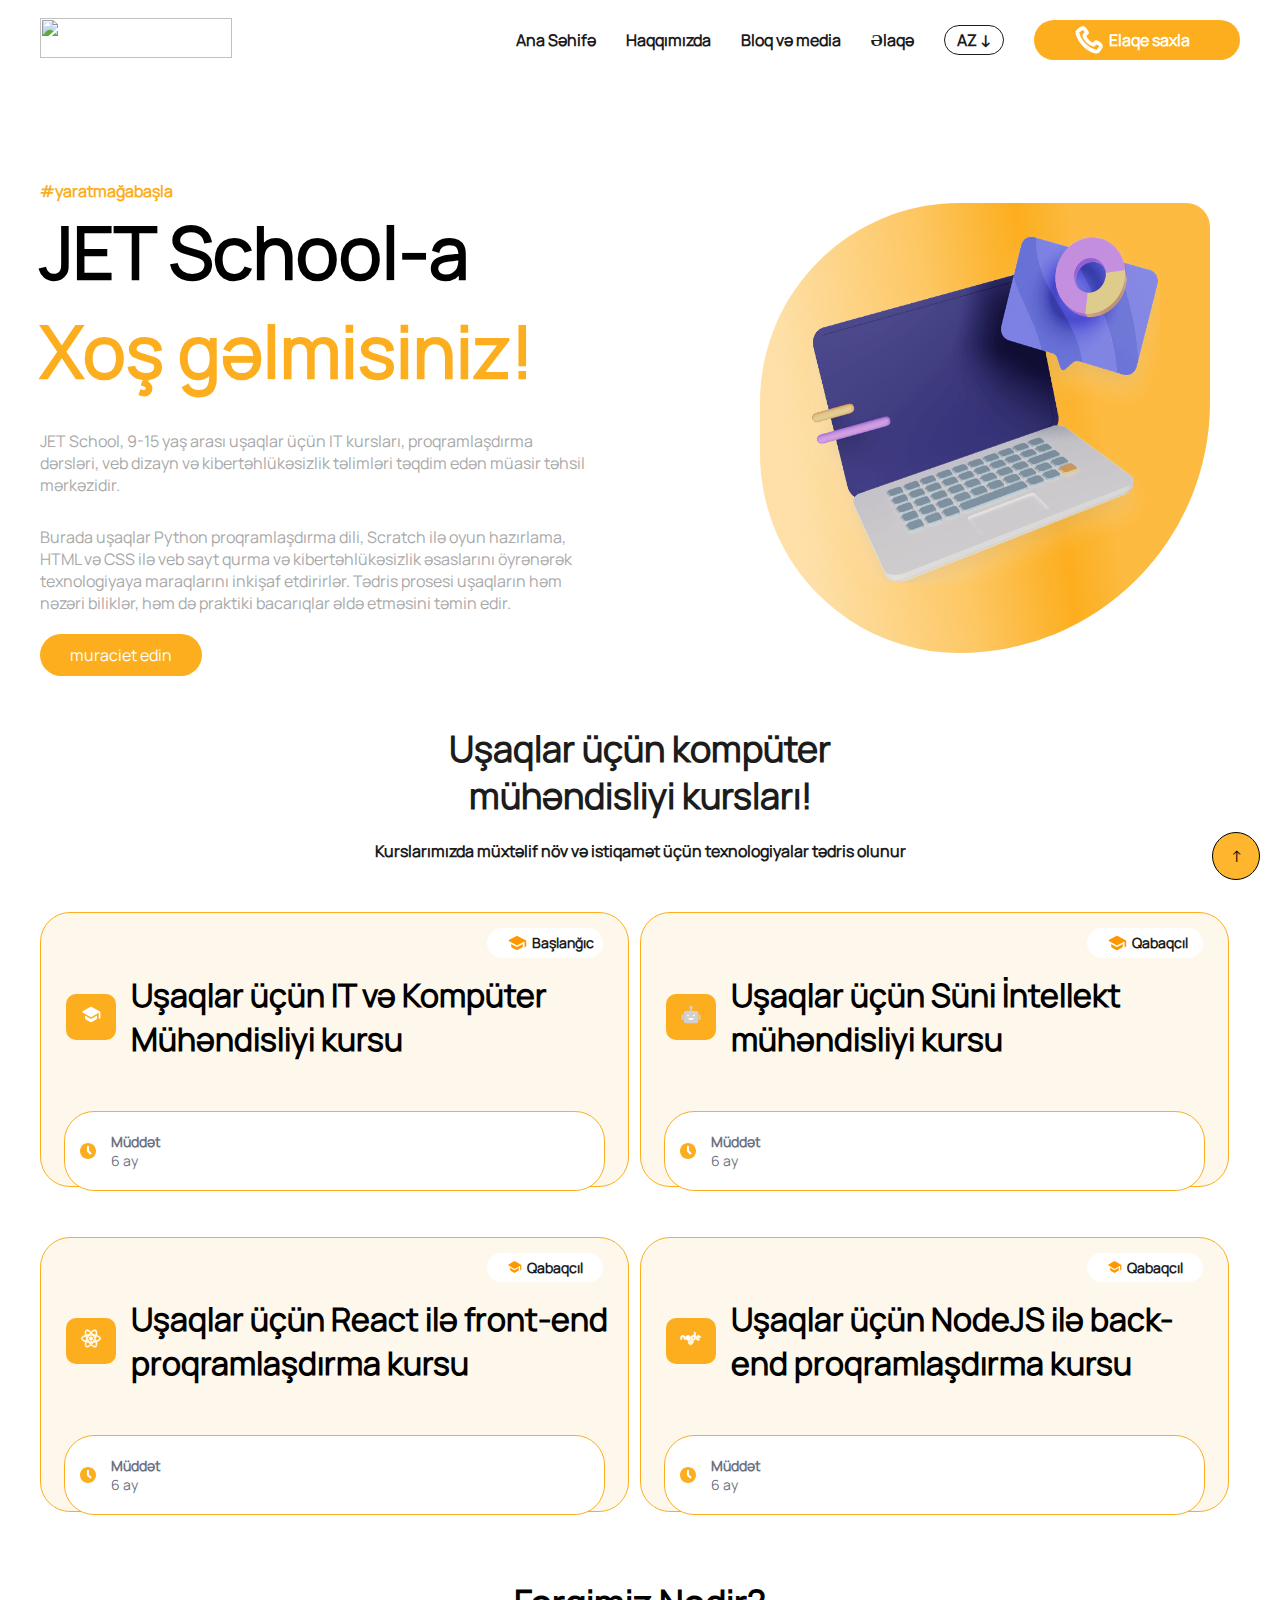
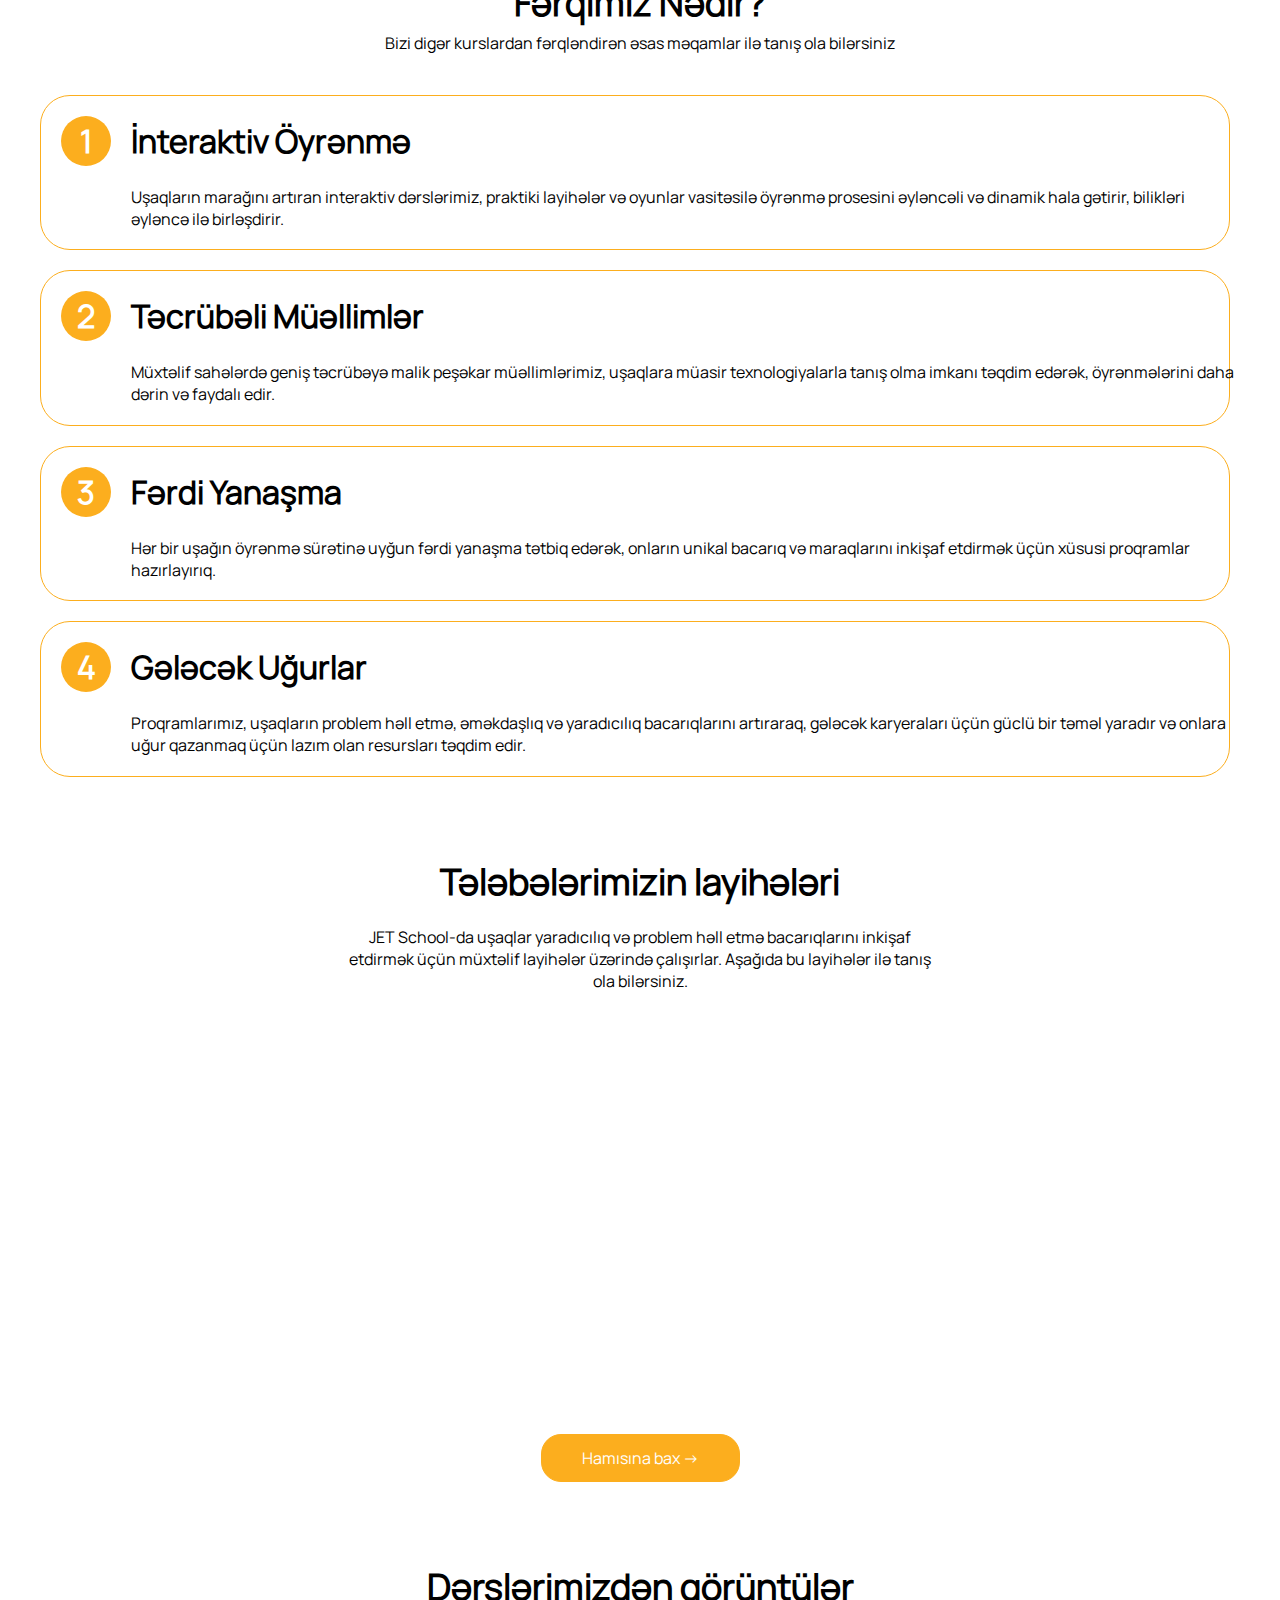
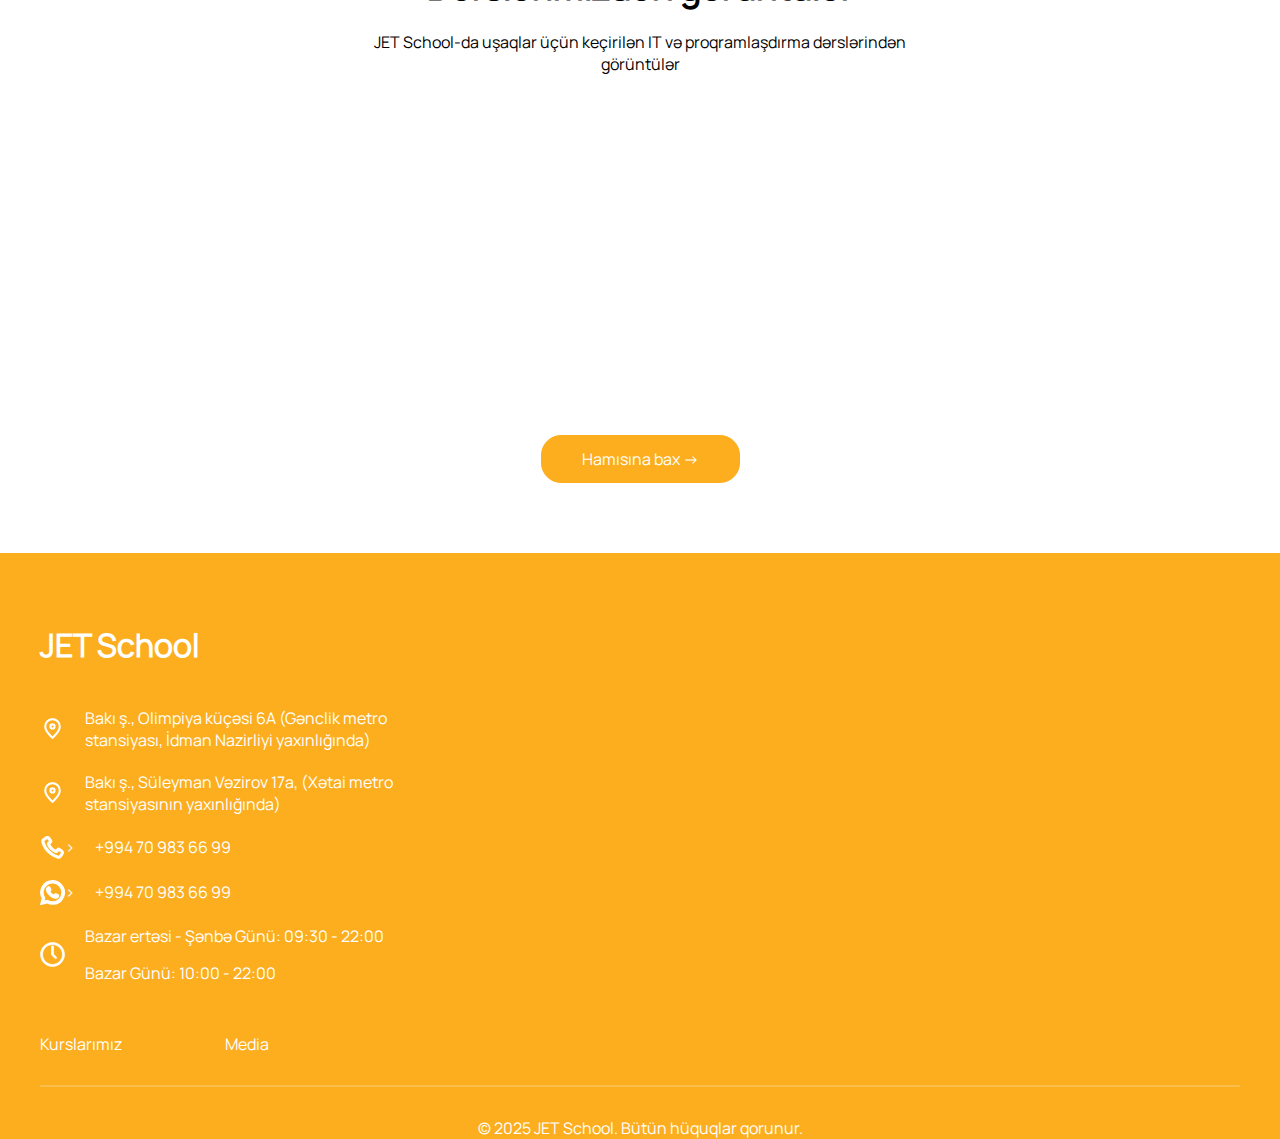
==== commit ca021491: "html change" ====
--- a/index.html
+++ b/index.html
@@ -38,7 +38,7 @@
                                 Elaqe saxla
                             </a>
                         </div>
-                        <img src="./images/bars-svgrepo-com (1).svg" alt="" class="bars-img">
+                        <img src="./images/bars-icon.svg" alt="" class="bars-img">
                     </div>
                     
                 </div>
--- a/css/style.css
+++ b/css/style.css
@@ -48,6 +48,14 @@
 .links a:hover::after{
     width: 100%;
 }
+.elaqe-btn-boxs{
+    display: flex;
+    align-items: center;
+    background-color: #FCAE1E;
+    padding: 5px 20px;
+    gap: 5px;
+    border-radius: 30px;
+}
 .az-count{
     display: flex;
     justify-content: center;
@@ -119,14 +127,6 @@
     display: inline-block;
     margin-left: 20px;
 }
-.elaqe-btn-boxs{
-    display: flex;
-    align-items: center;
-    background-color: #FCAE1E;
-    padding: 5px 20px;
-    gap: 5px;
-    border-radius: 30px;
-}
 .call-title{
     color: #fff !important;
 }
@@ -712,7 +712,6 @@
 }
 .footer-background{
     background-color: #FCAE1E;
-    height: 630px;
     margin-top: 70px;
 }
 .footer-img{
@@ -855,5 +854,167 @@
     flex-wrap: nowrap;
 }
 .btn-scr{
-    margin-right: 120px !important;
-}
+    margin-right: 120px;
+}
+.bars-img{
+    width: 50px;
+    height: 50px;
+    display: none;
+}
+@media (max-width:576px) {
+    body{
+        overflow-x: hidden;
+    }
+    .container{
+        max-width: 100%;
+    }
+    .links a{
+        display: none;
+    }
+    .elaqe-btn-boxs{
+        display: none;
+    }
+    .links div{
+        display: none;
+    }
+    .bars-img{
+        display: block !important;
+        cursor: pointer;
+    }
+    .yaratmaga-boxs{
+        flex-wrap: wrap;
+        justify-content: center;
+        align-items: center;
+    }
+    .background-img{
+        max-width: 380px;
+        height: 400px;
+        text-align: center;
+        margin-right: 200px;
+        margin-top: 80px;
+        margin-inline: auto;
+    }
+    .background-navbar-img{
+        width: 300px;
+    }
+    .jetschool-cart-boxs{
+        grid-template-columns: repeat(1,1fr);
+    }
+    .jetschool-cart-box,.jetschool-cart-box2,.jetschool-cart-box3,.jetschool-cart-box4{
+        width: 376px;
+        height: 300px;
+    }
+    .date-boxs,.date-boxs2,.date-boxs3,.date-boxs4{
+        width: 320px;
+    }
+    .jetcshool-title{
+        text-align: center;
+        font-size: 40px;
+        margin-top: 15px;
+    }
+    .yaratamaga-basla-etiket{
+        text-align: center;
+    }
+    .jetcshool-navbar-desc{
+        font-size: 16px;
+        width: 380px;
+        margin-inline: auto;
+        text-align: center;
+    }
+    .jetcshool-navbar-desc2{
+        font-size: 14px;
+        width: 380px;
+        margin-inline: auto;
+        text-align: center;
+    }
+    .muraciet-btn{
+        margin-inline: auto;
+        display: inline-block;
+        text-align: center;
+    }
+    .muraciet-btn-box{
+        display: flex;
+        margin-top: 30px;
+    }
+    .jetschool-main-title{
+        text-align: center;
+        font-size: 24px;
+        width: 300px;
+        margin-top: 100px;
+    }
+    .jetschool-main-title2{
+        width: 300px;
+        margin: auto;
+        margin-top: 30px;
+    }
+    .jetschool-cart-boxs{
+        justify-items: center;
+    }
+    .main-differece-title{
+        font-size: 20px;
+    }
+    .main-difference-desc-title{
+        width: 300px;
+        margin-top: 40px;
+        line-height: 23px;
+        margin-inline: auto;
+    }
+    .difference-box,.difference-box2,.difference-box3,.difference-box4{
+        width: 380px;
+        height: 250px;
+    }
+    .difference-box-desc,.difference-box-desc2,.difference-box-desc3,.difference-box-desc4{
+        width: 280px;
+        margin-top: 0px;
+    }
+    .student-lahiye-title{
+        font-size: 26px;
+    }
+    .student-lahiye-desc{
+        width: 400px;
+    }
+    .student-lahiye-boxs{
+         grid-template-columns: repeat(1,1fr);
+         justify-items: center;
+         row-gap: 30px;
+    }
+    .main-lesson-title{
+        font-size: 28px;
+    }
+    .main-lesson-desc{
+        width: 400px;
+    }
+    .main-lesson-boxs{
+        grid-template-columns: repeat(1,1fr);
+        justify-items: center;
+        row-gap: 30px;
+    }
+    .footer-desc-boxs{
+        grid-template-columns: repeat(1,1fr);
+    }
+    .footer-header-title{
+        text-align: center;
+    }
+    .iframe-location-box{
+        grid-template-columns: repeat(1,1fr);
+        row-gap: 30px;
+        margin-inline: auto;
+    }
+    .kurslar-box{
+        margin-top: 50px;
+        text-align: center;
+    }
+    .footer-iframe2{
+        margin-left: 0px;
+    }
+    .fixed-box{
+        display: none;
+    }
+    .footer-footer-box{
+        padding-bottom: 30px;
+        letter-spacing: 0.5px;
+    }
+    .difference-boxs{
+        justify-items: center;
+    }
+}
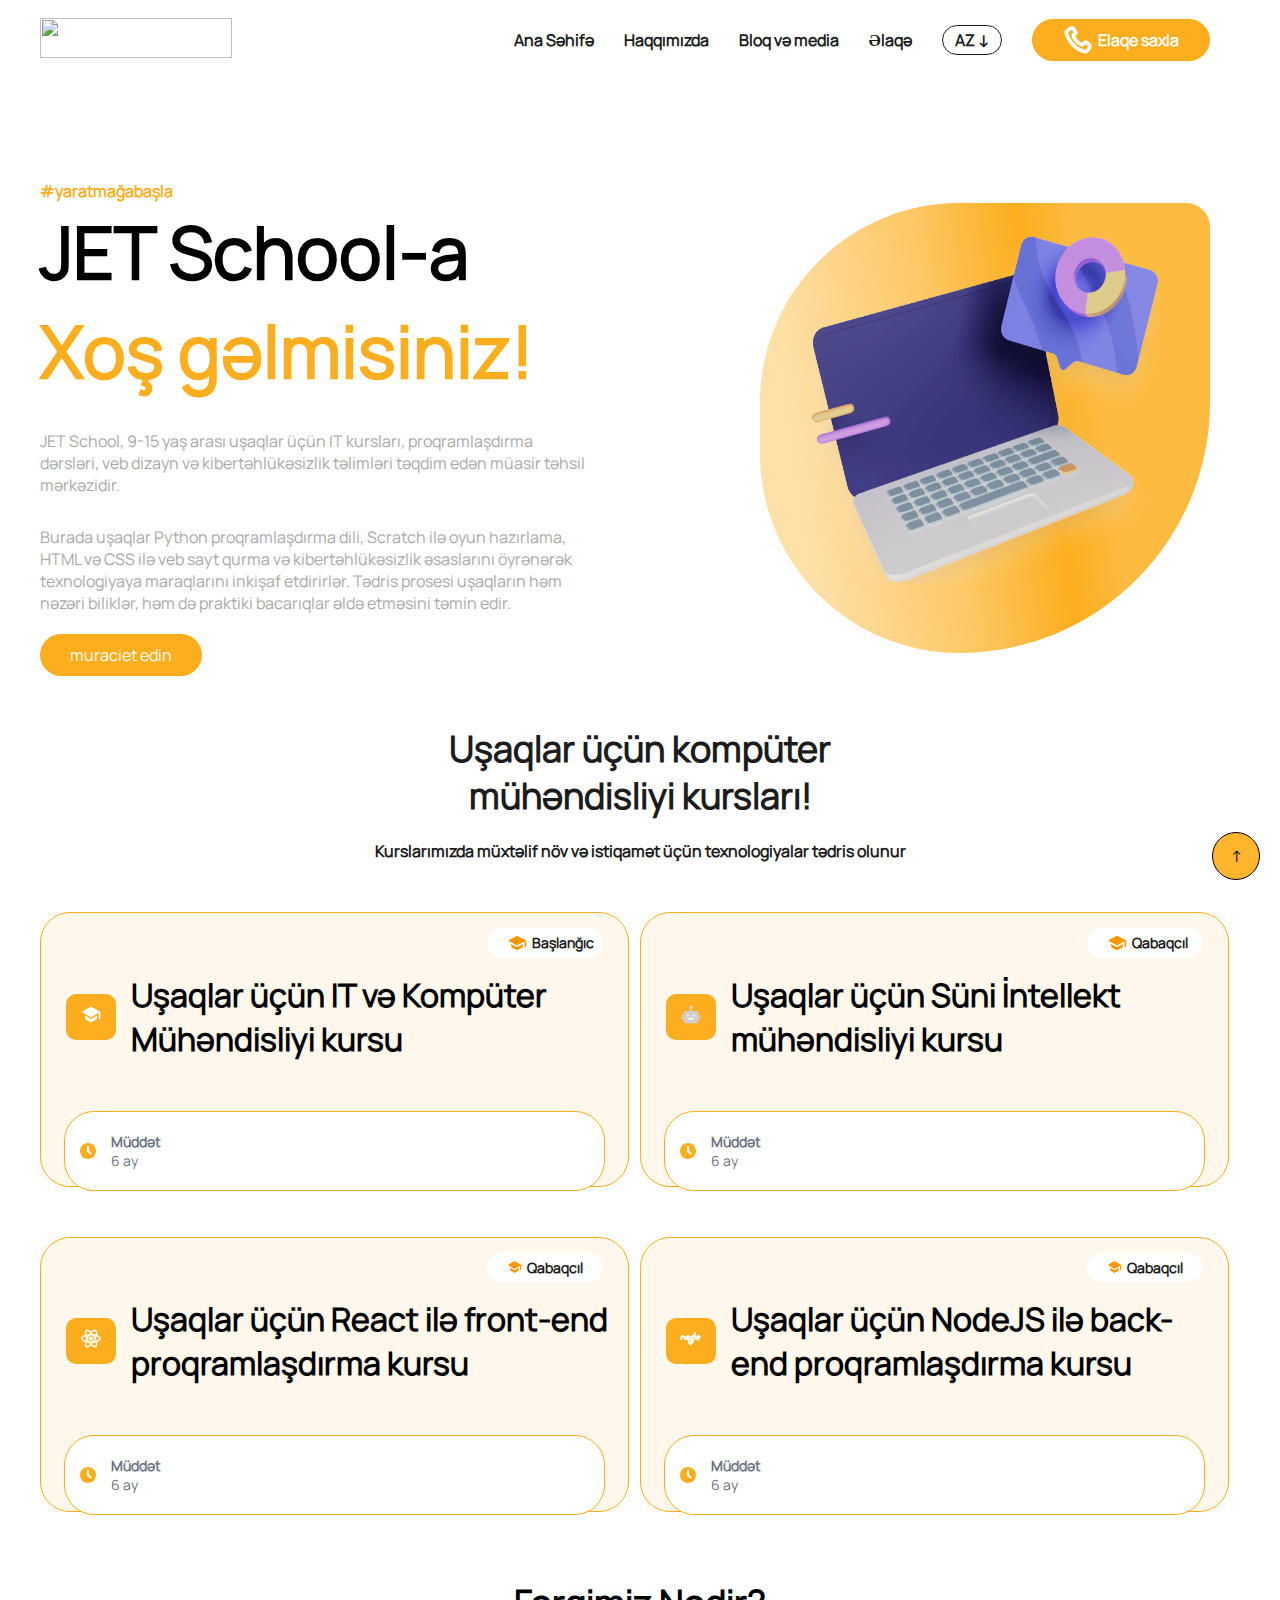
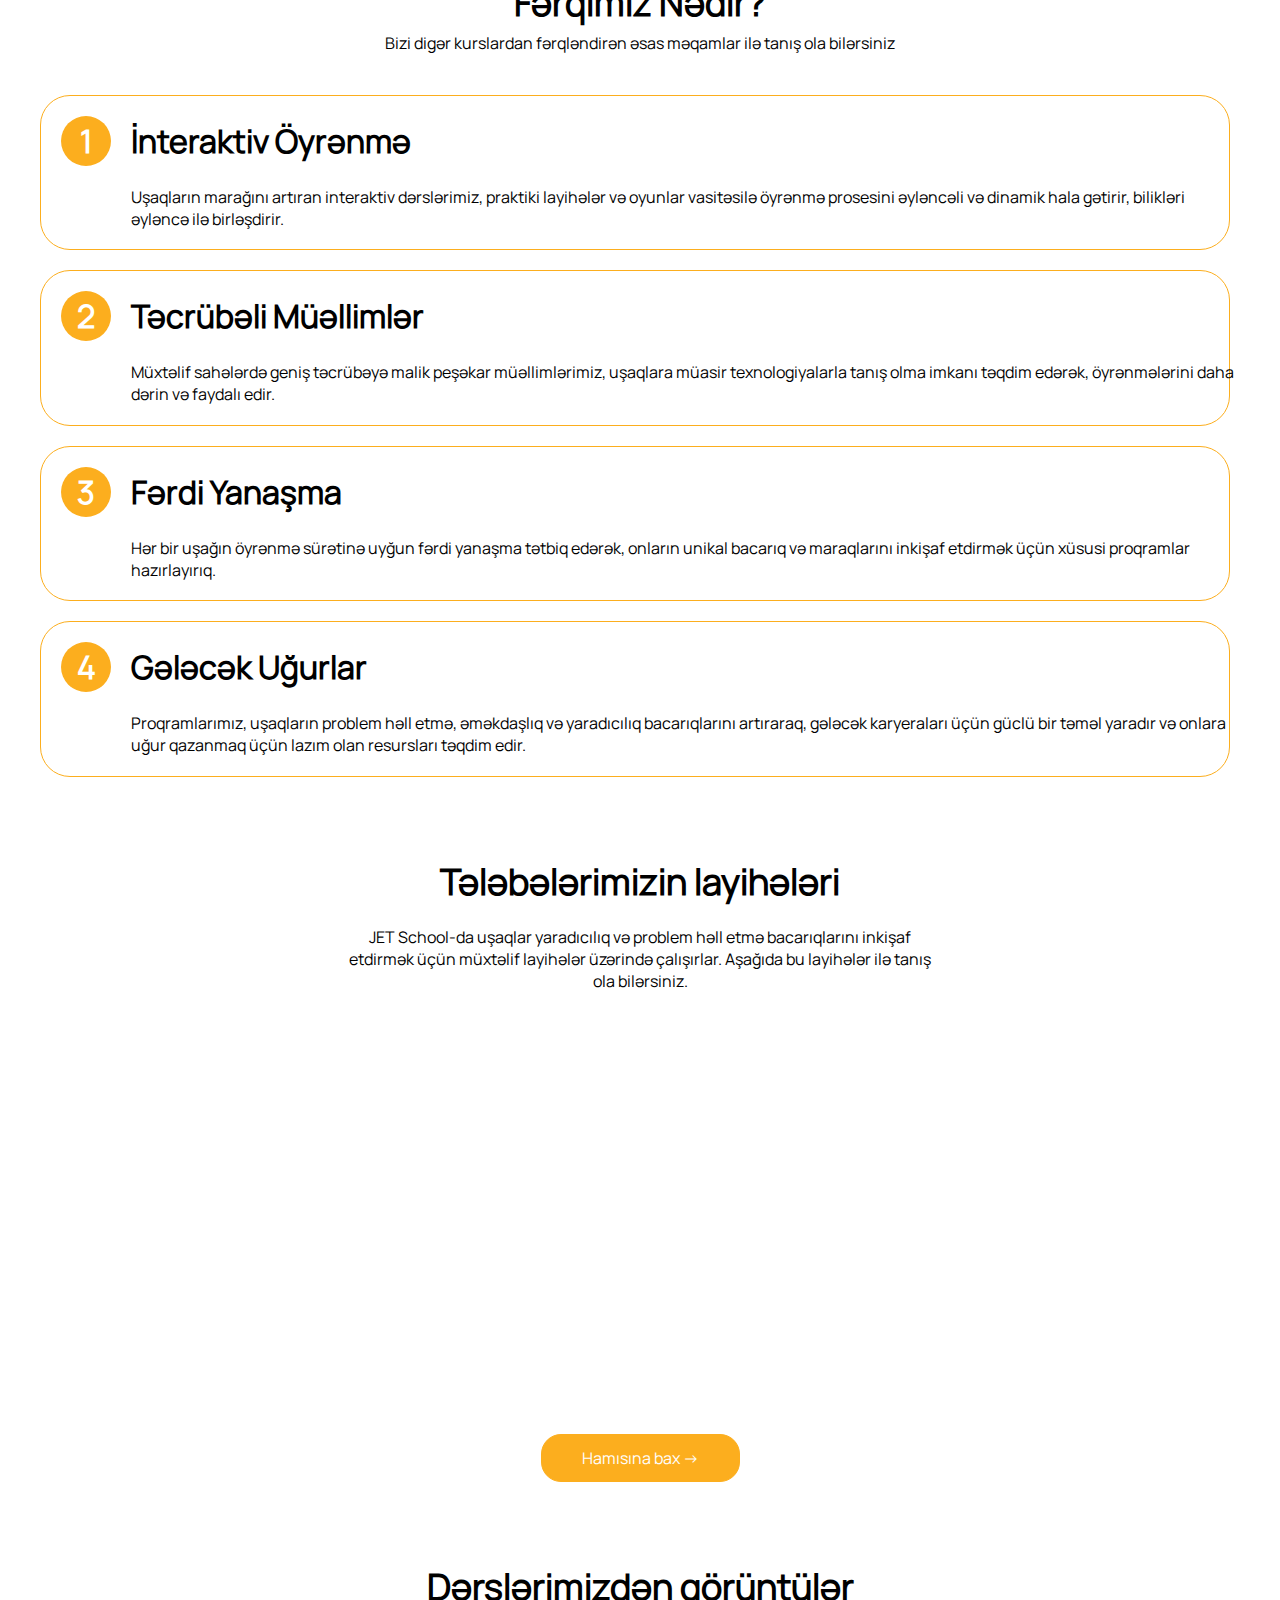
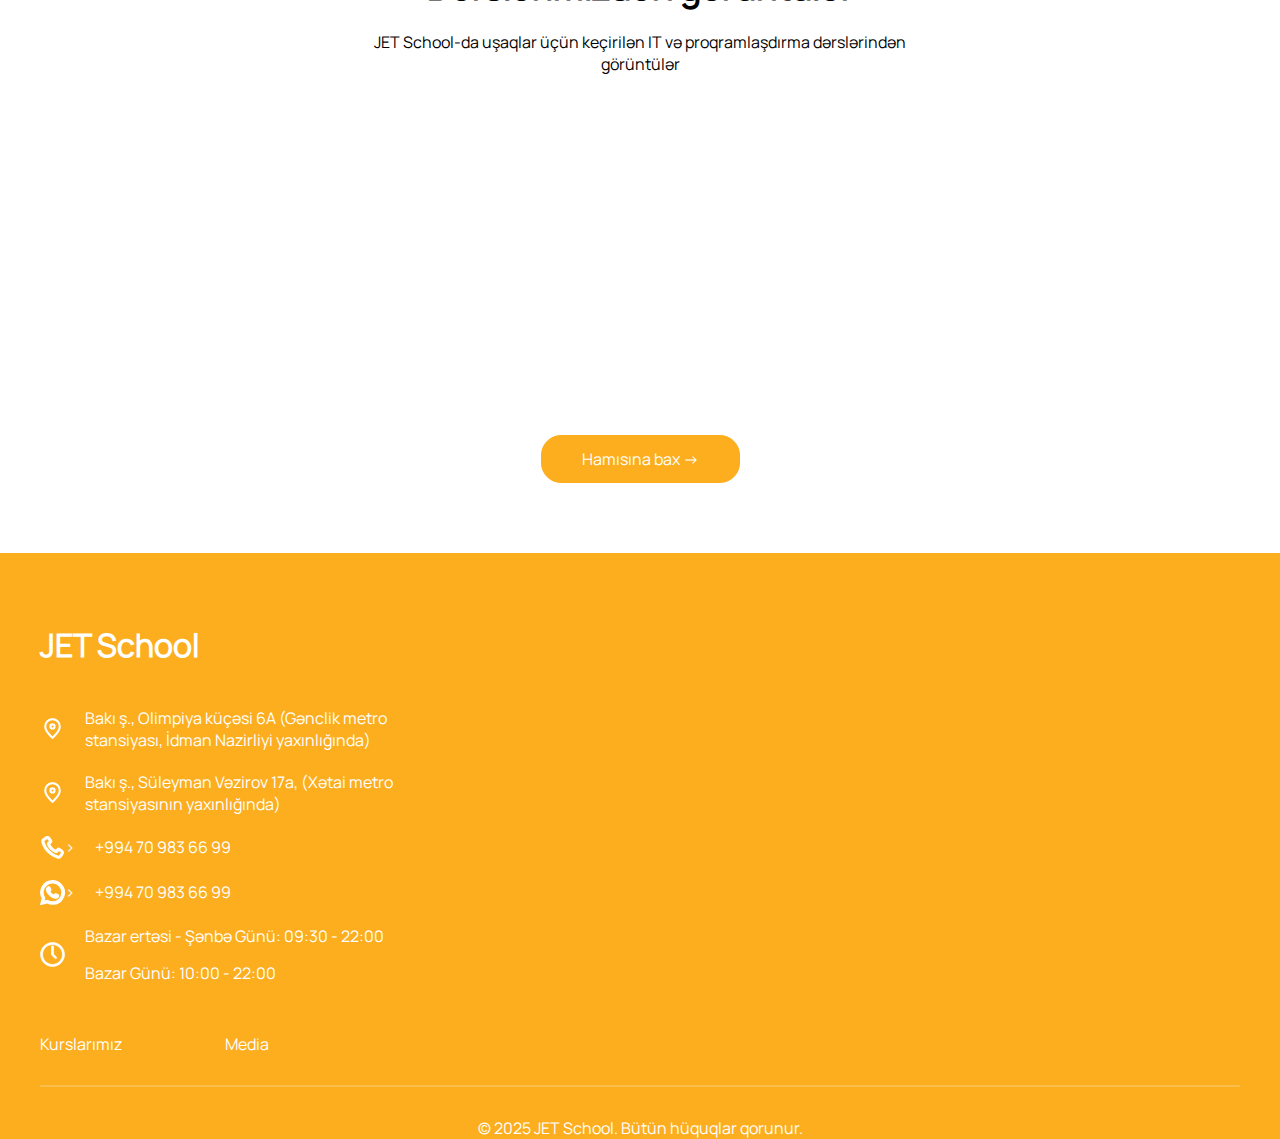
==== commit b67f54c7: "html change" ====
--- a/index.html
+++ b/index.html
@@ -33,8 +33,9 @@
                         <a href="#" class="btn-scr">Əlaqə</a>
                         <a href="#" class="az-count">AZ ↓</a>
                         <div class="elaqe-btn-boxs">
-                            <img src="./images/call-images.svg" alt="" class="img-call">
+                            
                             <a href="#" class="call-title">
+                                <img src="./images/call-images.svg" alt="" class="img-call">
                                 Elaqe saxla
                             </a>
                         </div>
@@ -65,8 +66,13 @@
                    </a>
                 </div>
                </div>
-               <div class="background-img">
-                <img src="./images/back-image.png" alt="" class="background-navbar-img">
+               <div class="background-img-box">
+                <div class="background-img">
+                    <img src="./images/back-image.png" alt="" class="background-navbar-img">
+                    <img src="https://jetschool.az/_next/image?url=%2Fhero%2Fcamera.png&w=384&q=90" alt="" class="background-img-icon">
+                    <img src="https://jetschool.az/_next/image?url=%2Fhero%2Fcursor.png&w=384&q=90" alt="" class="background-img-icon2">
+                    <img src="https://jetschool.az/_next/image?url=%2Fhero%2Fbook.png&w=384&q=90" alt="" class="background-img-icon3">
+                   </div>
                </div>
               </div>
         </header>
--- a/css/style.css
+++ b/css/style.css
@@ -5,6 +5,9 @@
     text-decoration: none;
     font-family: manrope;
     list-style-type: none;
+}
+html,body{
+    overflow-x: hidden;
 }
 @font-face {
     font-family: manrope;
@@ -48,14 +51,6 @@
 .links a:hover::after{
     width: 100%;
 }
-.elaqe-btn-boxs{
-    display: flex;
-    align-items: center;
-    background-color: #FCAE1E;
-    padding: 5px 20px;
-    gap: 5px;
-    border-radius: 30px;
-}
 .az-count{
     display: flex;
     justify-content: center;
@@ -96,6 +91,13 @@
     display: flex;
     align-items: center;
     margin-top: 100px;
+}
+.background-img-box{
+    position: relative;
+    transition: 1.03s;
+}
+.background-img-box:hover .background-img, .background-img:hover .background-img-icon{
+    transform: scale(1.02);
 }
 .background-img{
     position: relative;
@@ -106,29 +108,78 @@
     margin-left: 170px;
     transition: 1.03s;
 }
-.background-img:hover{
-    transform: scale(1.02);
-}
 .background-navbar-img:hover{
     transform: scale(1.05);
 }
 .background-navbar-img{
-    position: absolute;
+    position: relative;
     width: 350px;
     height: 350px;
-    right: 0;
-    top: 30px;
-    left: 50px;
+    margin-top: 30px;
+    margin-left: 50px;
     transition: 0.2s ease;
-}
+    z-index: 2 !important;
+}
+.background-img-icon{
+    position: absolute;
+    left: -70px;
+    bottom: 0;
+    z-index: 2;
+    transition: 0.2s ease;
+}
+.background-img-icon2{
+    position: absolute;
+    left: 230px;
+    bottom: 10px;
+    z-index: 2;
+    transition: 0.2s ease;
+}
+.background-img-icon3{
+    position: absolute;
+    left: 10px;
+    top: 40px;
+    z-index: 1;
+    transition: 0.2s ease;
+}
+.background-img-box {
+    display: inline-block; /* İçindəki elementlərə uyğun ölçü alması üçün */
+    transition: transform 0.3s;
+}
+.background-img-box:hover .background-img,
+.background-img-box:hover .background-img img {
+    transform: scale(1.05); /* Bütün iç elementlər 10% böyüyəcək */
+    transition: transform 0.3s;
+}
+
 .img-call{
     width: 30.44px;
     height: 30.44px;
     display: inline-block;
-    margin-left: 20px;
-}
-.call-title{
+    margin-left: 0px;
+    transition: 1.2s;
+}
+.call-title {
+    display: flex;
+    align-items: center;
+    justify-content: center;
+    background-color: #FCAE1E;
+    border: 1px solid #FCAE1E;
+    padding: 5px 30px;
+    gap: 5px;
+    border-radius: 30px;
+    transition: 1.2s;
     color: #fff !important;
+}
+.call-title:hover{
+    background-color: #fff;
+    color: #FCAE1E !important;
+}
+.call-title:hover .img-call {
+    content: url('../images/call2-icon.svg');
+    transition: 1.2s;
+}
+.call-title::after{
+    display: none;
 }
 .jetschool-main-title{
     color: #1c1c1c;
@@ -887,15 +938,18 @@
         align-items: center;
     }
     .background-img{
-        max-width: 380px;
-        height: 400px;
+        max-width: 300px;
+        height: 300px;
         text-align: center;
         margin-right: 200px;
         margin-top: 80px;
         margin-inline: auto;
     }
     .background-navbar-img{
-        width: 300px;
+        width: 200px;
+        height: 200px;
+        margin-top: 40px;
+        margin-left: 20px;
     }
     .jetschool-cart-boxs{
         grid-template-columns: repeat(1,1fr);
@@ -971,7 +1025,7 @@
         font-size: 26px;
     }
     .student-lahiye-desc{
-        width: 400px;
+        width: 360px;
     }
     .student-lahiye-boxs{
          grid-template-columns: repeat(1,1fr);
@@ -1017,4 +1071,18 @@
     .difference-boxs{
         justify-items: center;
     }
-}
+    .background-img-icon{
+        width: 120px;
+        left: -40px;
+    }
+    .background-img-icon2{
+        left: 160px;
+        bottom: 30px;
+        width: 80px;
+    }
+    .background-img-icon3{
+        top: 40px;
+        width: 100px;
+        left: 30px;
+    }
+}
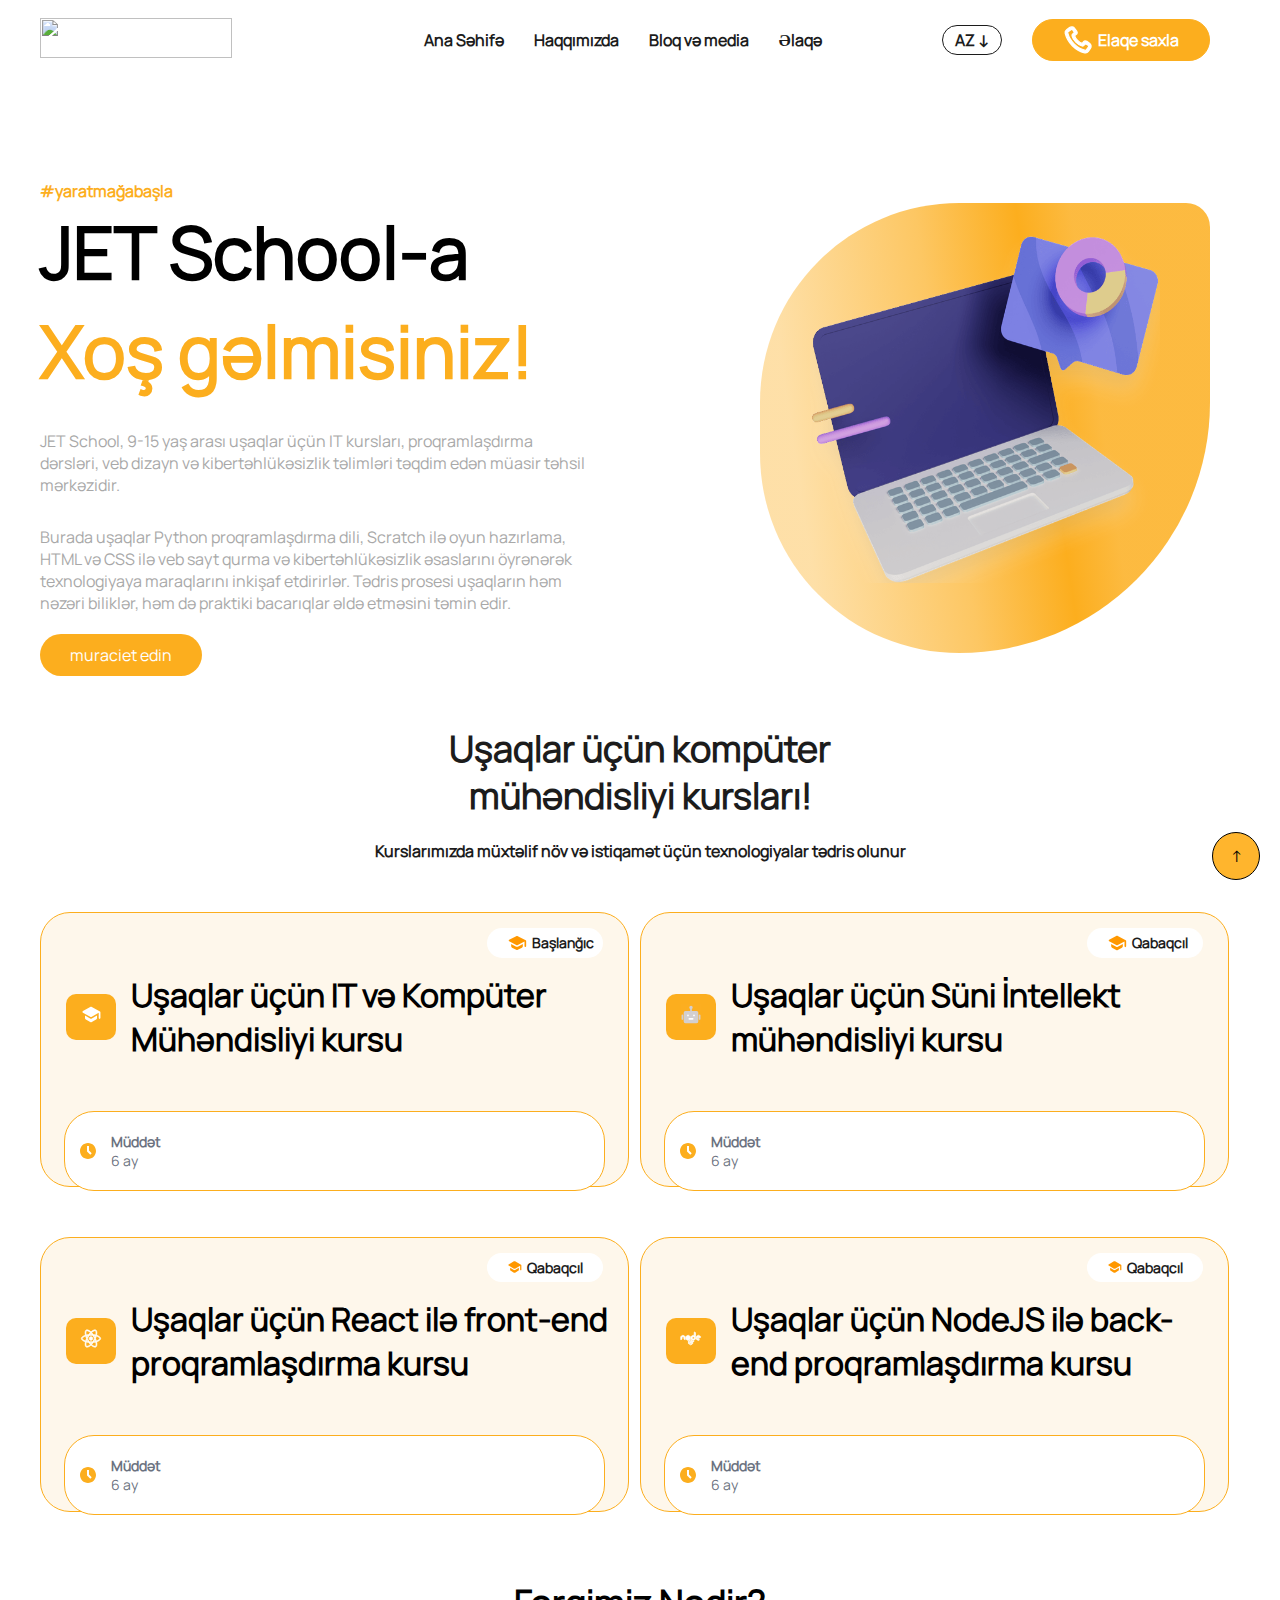
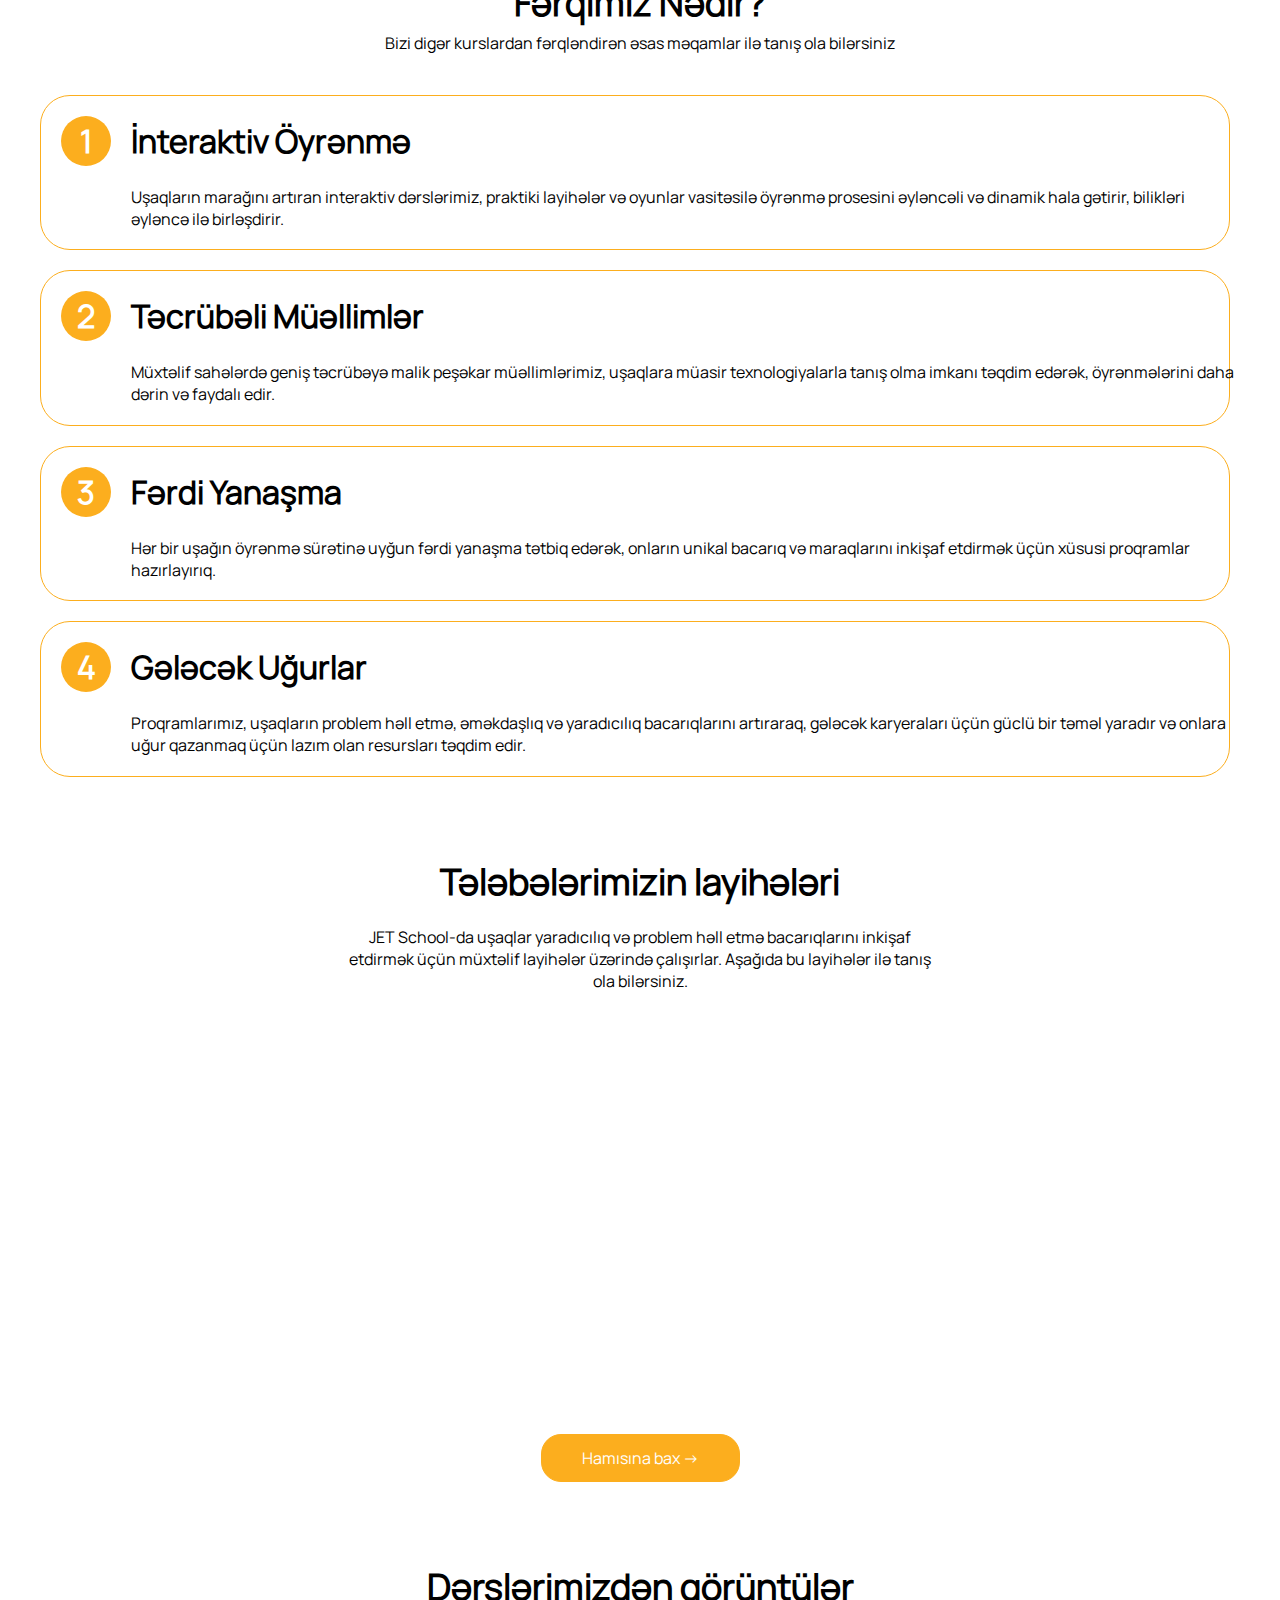
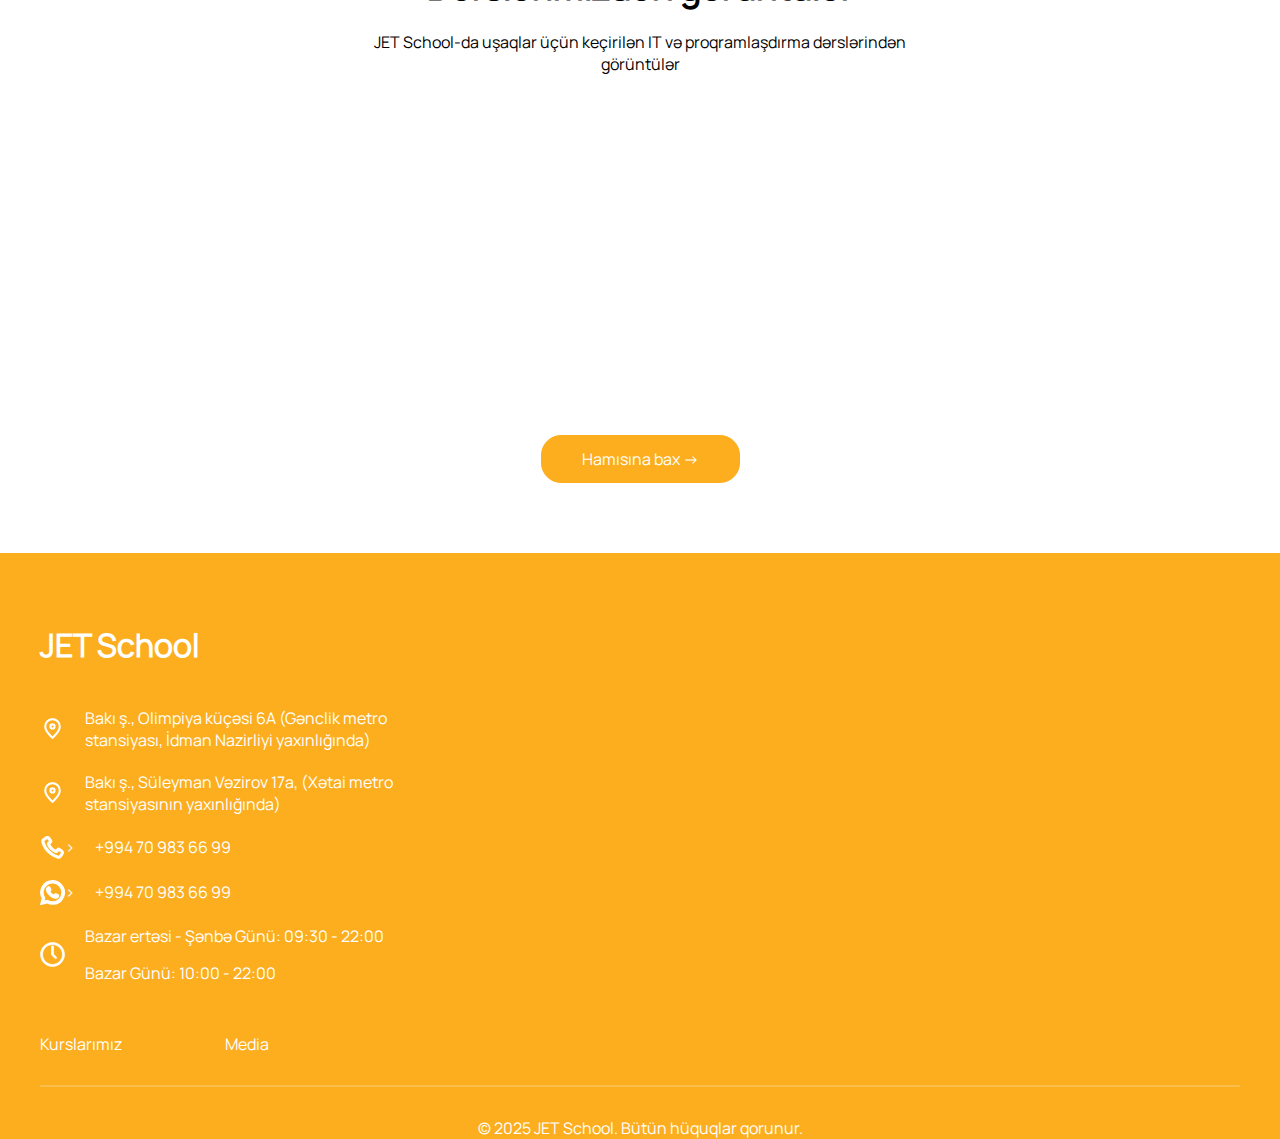
==== commit 0123fb7a: "index html change" ====
--- a/index.html
+++ b/index.html
@@ -19,7 +19,7 @@
                     <div class="links">
                          <a href="./index.html">Ana Səhifə
                         </a>
-                        <a href="#">
+                        <a href="./about.html">
                             Haqqımızda</a>
                         <div class="dropdown">
                             <a href="#" class="dropdown-toggle">Bloq və media</a>
@@ -30,7 +30,7 @@
                                 <li><a href="https://jetschool.az/az/projects">layihələr</a></li>
                             </ul>
                         </div>
-                        <a href="#" class="btn-scr">Əlaqə</a>
+                        <a href="./call.html" class="btn-scr">Əlaqə</a>
                         <a href="#" class="az-count">AZ ↓</a>
                         <div class="elaqe-btn-boxs">
                             
--- a/css/style.css
+++ b/css/style.css
@@ -905,7 +905,7 @@
     flex-wrap: nowrap;
 }
 .btn-scr{
-    margin-right: 120px;
+    margin-right: 120px !important;
 }
 .bars-img{
     width: 50px;
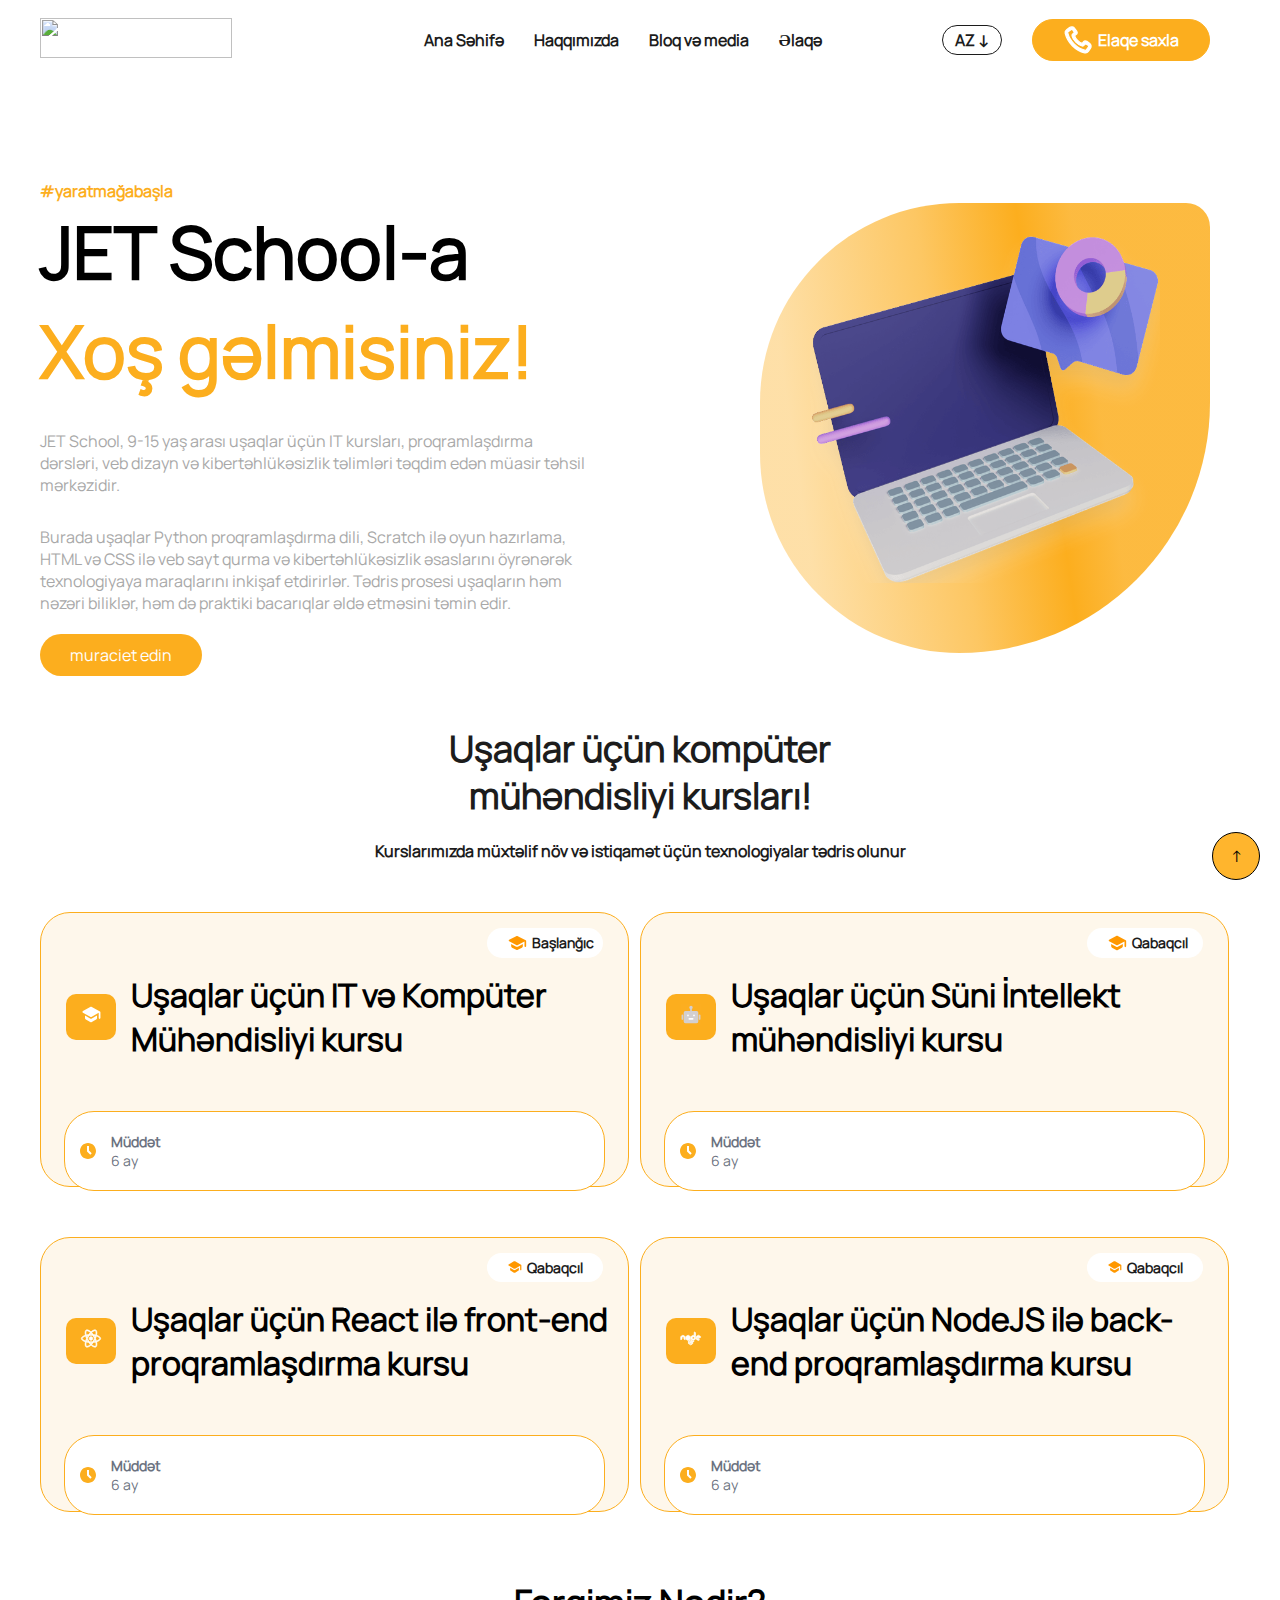
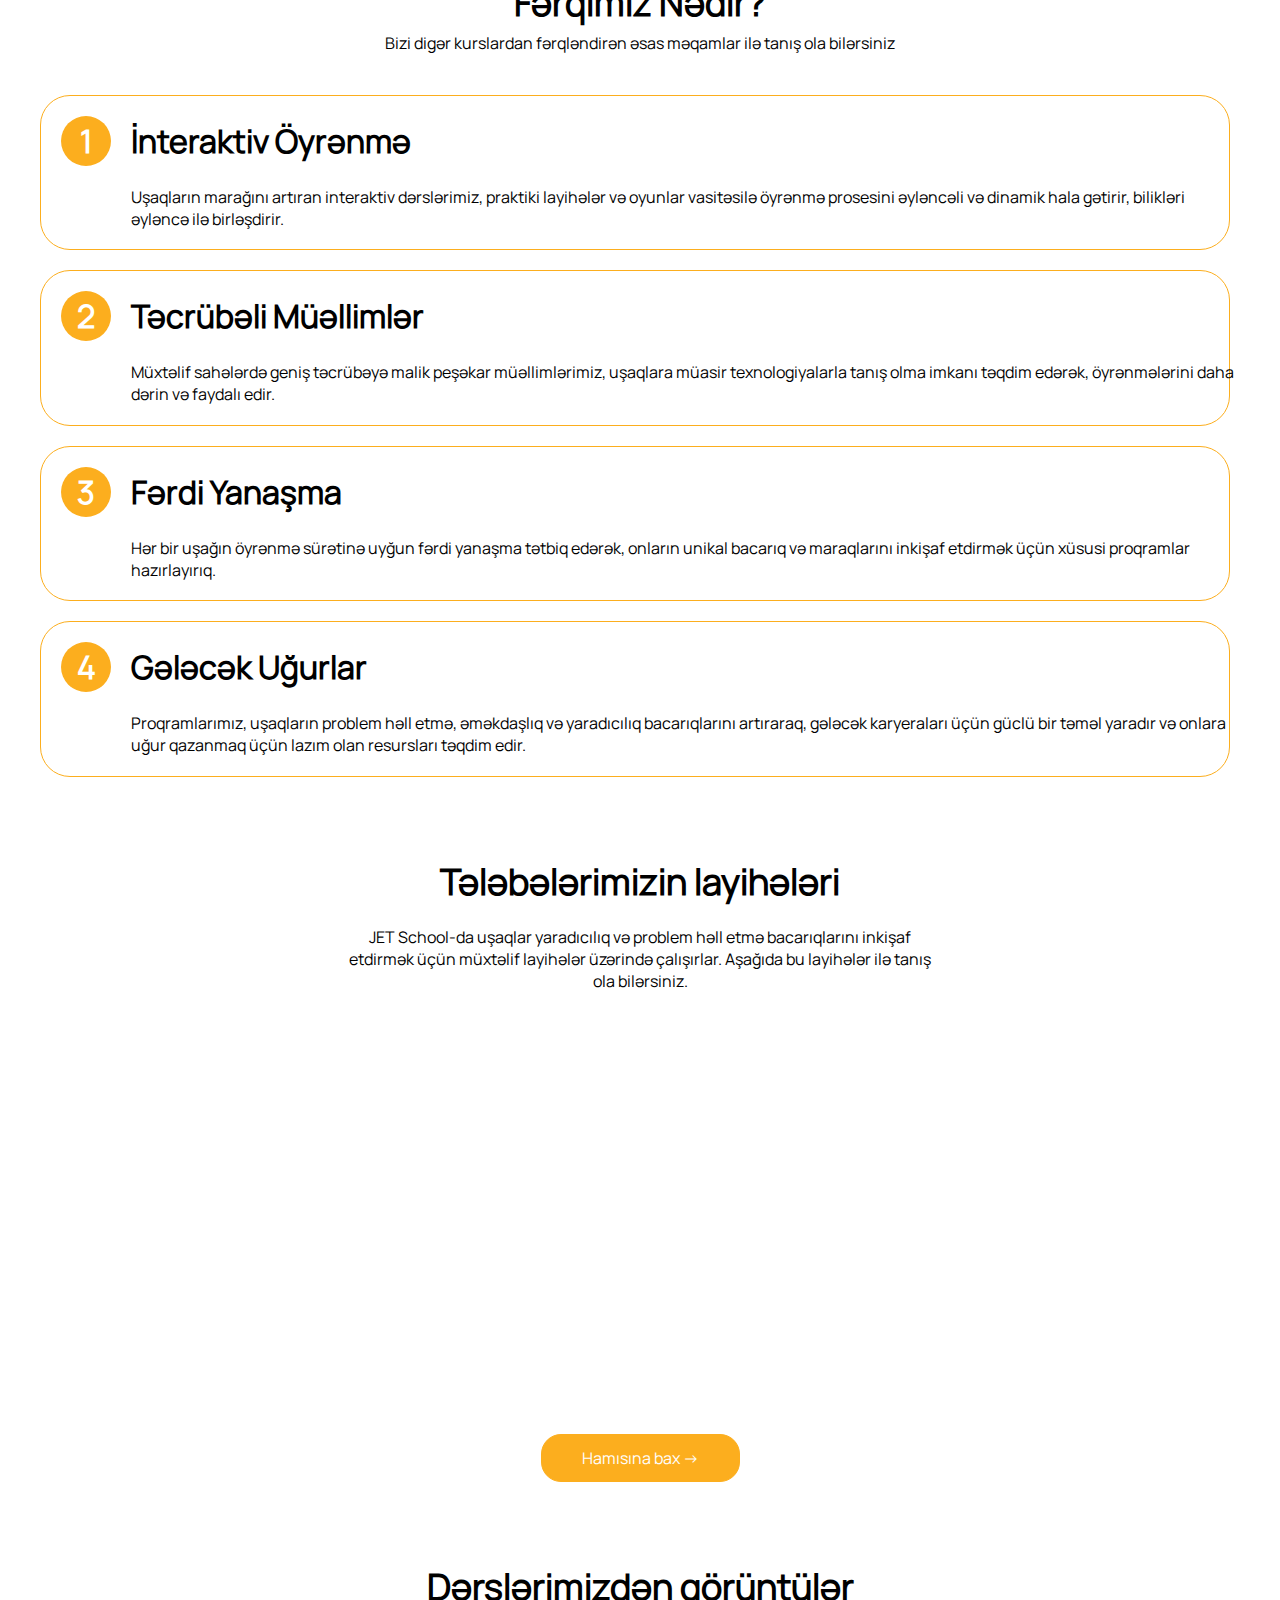
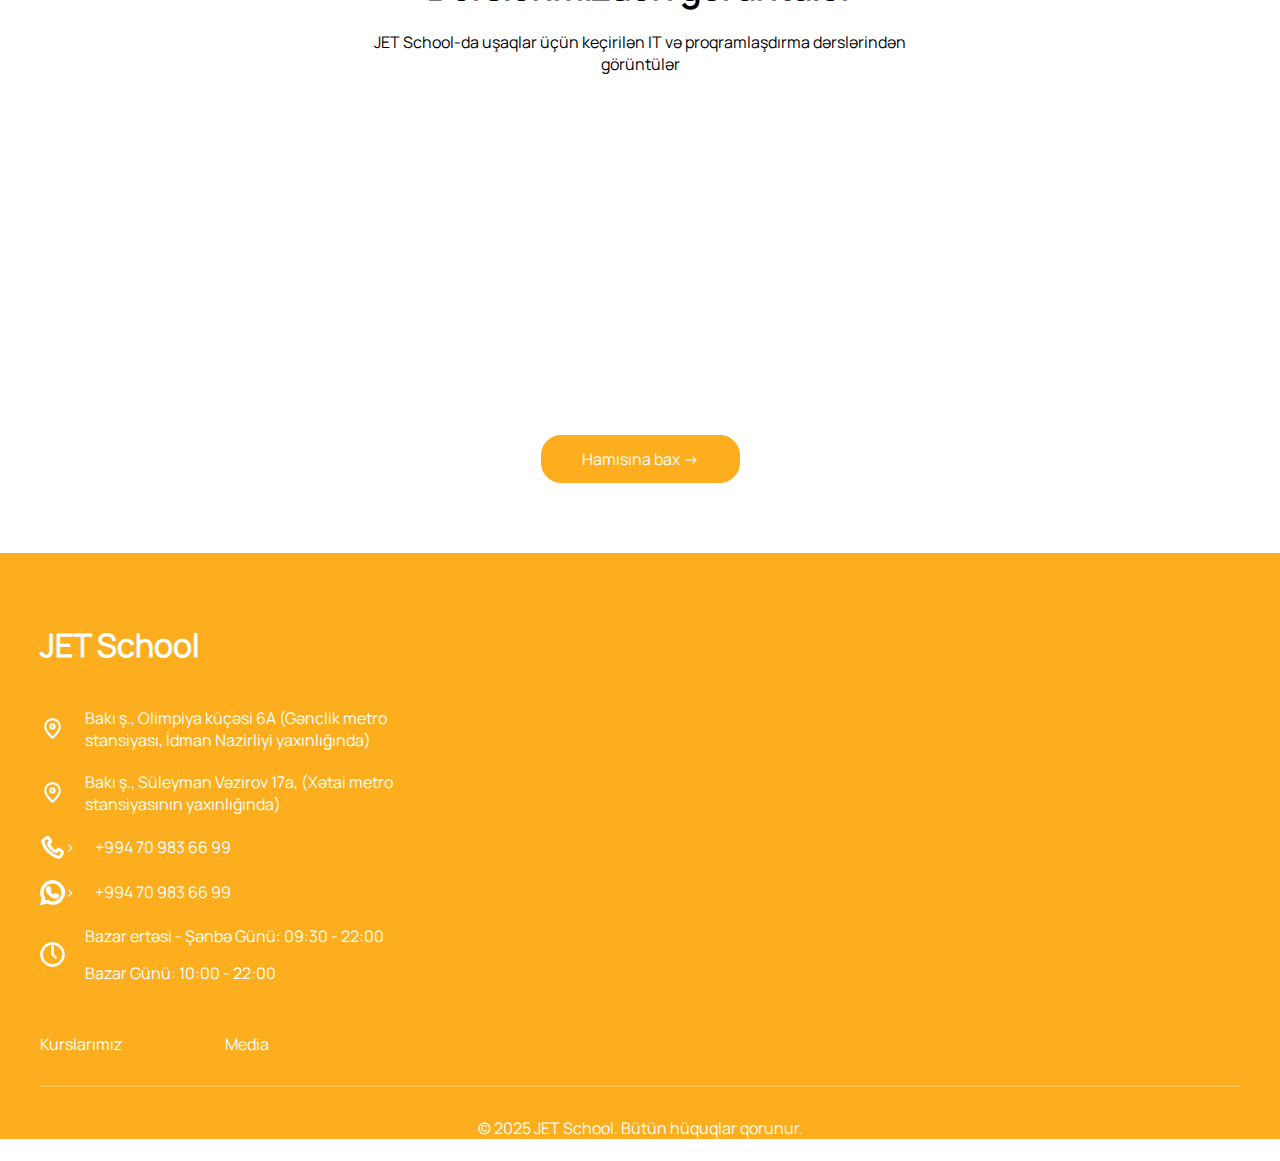
==== commit d23672b9: "html chage" ====
--- a/index.html
+++ b/index.html
@@ -298,7 +298,6 @@
              
         </section>
     </main>
-
     <footer>
         <div class="footer-background">
             <div class="container">
@@ -361,6 +360,7 @@
         </div>
 
         <a href="#salam" class="fixed-box">↑</a>
+        <a href="tel:+994 70 983 66 99" class="fixed-box2"><img src="./images/whatsapp2-images.svg" alt=""></a>
     </footer>
     
     
